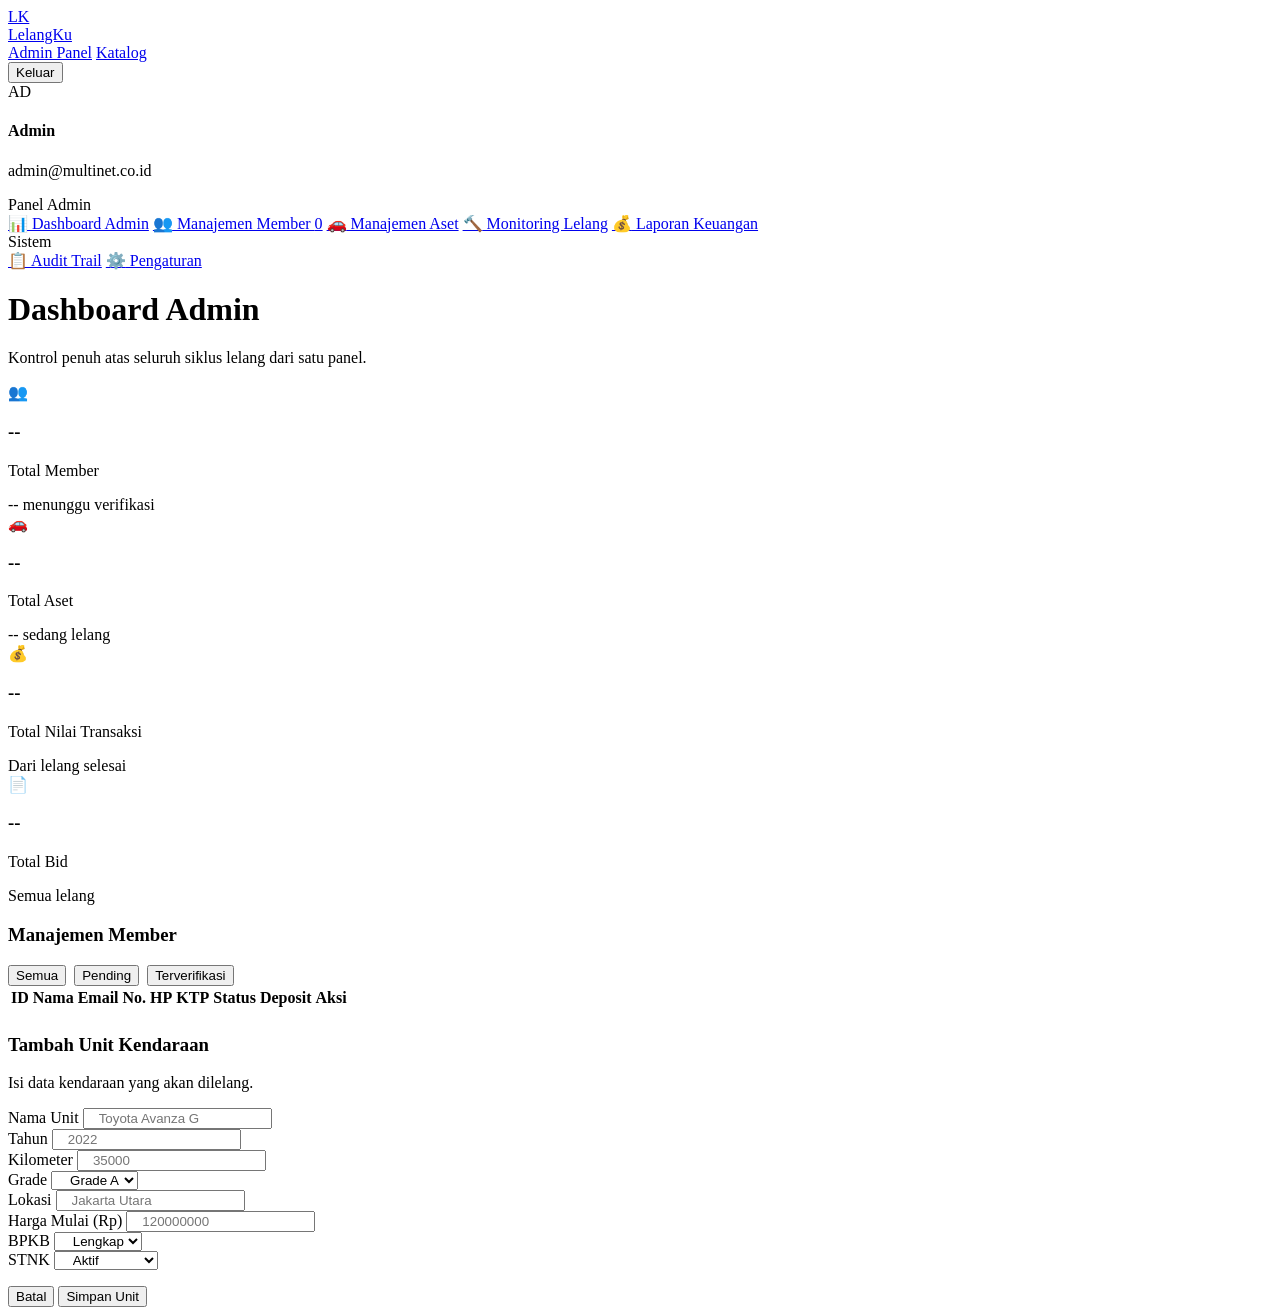
==== admin.html @ e138a0ef "Add files via upload" ====
<!DOCTYPE html>
<html lang="id">
<head>
  <meta charset="UTF-8">
  <meta name="viewport" content="width=device-width, initial-scale=1.0">
  <title>Admin Panel - LelangKu</title>
  <link rel="stylesheet" href="css/style.css">
</head>
<body>

<!-- NAVBAR -->
<nav class="navbar" id="navbar">
  <div class="container">
    <a href="index.html" class="navbar-brand">
      <div class="logo-icon">LK</div>
      LelangKu
    </a>
    <div class="navbar-nav">
      <a href="admin.html" class="active">Admin Panel</a>
      <a href="katalog.html">Katalog</a>
    </div>
    <div class="navbar-actions" id="navActions">
      <button onclick="logout()" class="btn btn-primary btn-sm">Keluar</button>
    </div>
  </div>
</nav>

<div class="dashboard-layout">
  <!-- SIDEBAR -->
  <aside class="sidebar">
    <div class="sidebar-profile">
      <div class="sidebar-avatar" id="userAvatar">AD</div>
      <div>
        <h4 id="userName">Admin</h4>
        <p id="userEmail">admin@multinet.co.id</p>
      </div>
    </div>
    <div class="sidebar-menu">
      <div class="menu-label">Panel Admin</div>
      <a href="admin.html" class="active"><span class="icon">📊</span> Dashboard Admin</a>
      <a href="#" onclick="showTab('members')"><span class="icon">👥</span> Manajemen Member <span class="badge" id="pendingCount">0</span></a>
      <a href="#" onclick="showTab('vehicles')"><span class="icon">🚗</span> Manajemen Aset</a>
      <a href="#" onclick="showTab('auctions')"><span class="icon">🔨</span> Monitoring Lelang</a>
      <a href="#" onclick="showTab('finance')"><span class="icon">💰</span> Laporan Keuangan</a>
      <div class="menu-label">Sistem</div>
      <a href="#"><span class="icon">📋</span> Audit Trail</a>
      <a href="#"><span class="icon">⚙️</span> Pengaturan</a>
    </div>
  </aside>

  <!-- MAIN -->
  <main class="main-content">
    <div class="page-header">
      <h1>Dashboard Admin</h1>
      <p>Kontrol penuh atas seluruh siklus lelang dari satu panel.</p>
    </div>

    <!-- STAT CARDS -->
    <div class="dash-stats">
      <div class="dash-stat-card">
        <div class="dash-stat-icon blue">👥</div>
        <div class="dash-stat-text">
          <h3 id="statMembers">--</h3>
          <p>Total Member</p>
          <div class="change" id="statPending">-- menunggu verifikasi</div>
        </div>
      </div>
      <div class="dash-stat-card">
        <div class="dash-stat-icon amber">🚗</div>
        <div class="dash-stat-text">
          <h3 id="statVehicles">--</h3>
          <p>Total Aset</p>
          <div class="change up" id="statLiveVehicles">-- sedang lelang</div>
        </div>
      </div>
      <div class="dash-stat-card">
        <div class="dash-stat-icon green">💰</div>
        <div class="dash-stat-text">
          <h3 id="statRevenue">--</h3>
          <p>Total Nilai Transaksi</p>
          <div class="change up">Dari lelang selesai</div>
        </div>
      </div>
      <div class="dash-stat-card">
        <div class="dash-stat-icon red">📄</div>
        <div class="dash-stat-text">
          <h3 id="statBids">--</h3>
          <p>Total Bid</p>
          <div class="change up">Semua lelang</div>
        </div>
      </div>
    </div>

    <!-- TAB: MEMBERS -->
    <div id="tabMembers" class="admin-tab">
      <div class="card" style="margin-bottom:24px;">
        <div class="card-header">
          <h3>Manajemen Member</h3>
          <div style="display:flex;gap:8px;">
            <button class="btn btn-sm btn-secondary" onclick="filterMembers('all')">Semua</button>
            <button class="btn btn-sm btn-accent" onclick="filterMembers('pending')">Pending</button>
            <button class="btn btn-sm btn-success" onclick="filterMembers('verified')">Terverifikasi</button>
          </div>
        </div>
        <div class="card-body">
          <div class="table-wrap">
            <table>
              <thead>
                <tr>
                  <th>ID</th>
                  <th>Nama</th>
                  <th>Email</th>
                  <th>No. HP</th>
                  <th>KTP</th>
                  <th>Status</th>
                  <th>Deposit</th>
                  <th>Aksi</th>
                </tr>
              </thead>
              <tbody id="membersTable"></tbody>
            </table>
          </div>
        </div>
      </div>
    </div>

    <!-- TAB: VEHICLES -->
    <div id="tabVehicles" class="admin-tab" style="display:none;">
      <div class="card">
        <div class="card-header">
          <h3>Manajemen Aset Kendaraan</h3>
          <button class="btn btn-sm btn-primary" onclick="showAddVehicleModal()">+ Tambah Unit</button>
        </div>
        <div class="card-body">
          <div class="table-wrap">
            <table>
              <thead>
                <tr>
                  <th>ID</th>
                  <th>Nama Unit</th>
                  <th>Tahun</th>
                  <th>Grade</th>
                  <th>Lokasi</th>
                  <th>Harga Mulai</th>
                  <th>Status</th>
                  <th>Bid</th>
                </tr>
              </thead>
              <tbody id="vehiclesTable"></tbody>
            </table>
          </div>
        </div>
      </div>
    </div>

    <!-- TAB: AUCTIONS -->
    <div id="tabAuctions" class="admin-tab" style="display:none;">
      <div class="card">
        <div class="card-header">
          <h3>Monitoring Lelang Aktif</h3>
        </div>
        <div class="card-body">
          <div class="table-wrap">
            <table>
              <thead>
                <tr>
                  <th>Unit</th>
                  <th>Harga Saat Ini</th>
                  <th>Jumlah Bid</th>
                  <th>Bidder Tertinggi</th>
                  <th>Sisa Waktu</th>
                  <th>Aksi</th>
                </tr>
              </thead>
              <tbody id="auctionsTable"></tbody>
            </table>
          </div>
        </div>
      </div>
    </div>

    <!-- TAB: FINANCE -->
    <div id="tabFinance" class="admin-tab" style="display:none;">
      <div class="admin-grid">
        <div class="card">
          <div class="card-header"><h3>Transaksi Sukses</h3></div>
          <div class="card-body">
            <div class="table-wrap">
              <table>
                <thead>
                  <tr><th>ID</th><th>Member</th><th>Unit</th><th>Nominal</th><th>Fee</th><th>Pajak</th></tr>
                </thead>
                <tbody id="financeTable"></tbody>
              </table>
            </div>
          </div>
        </div>
        <div class="card">
          <div class="card-header"><h3>Ringkasan Keuangan</h3></div>
          <div class="card-body">
            <div style="display:flex;flex-direction:column;gap:16px;">
              <div style="padding:16px;background:var(--gray-50);border-radius:var(--radius-sm);display:flex;justify-content:space-between;align-items:center;">
                <span style="font-size:.85rem;color:var(--gray);">Total Nilai Lelang</span>
                <strong style="font-size:1.1rem;" id="finTotal">--</strong>
              </div>
              <div style="padding:16px;background:var(--gray-50);border-radius:var(--radius-sm);display:flex;justify-content:space-between;align-items:center;">
                <span style="font-size:.85rem;color:var(--gray);">Total Fee Platform (5%)</span>
                <strong style="font-size:1.1rem;color:var(--success);" id="finFee">--</strong>
              </div>
              <div style="padding:16px;background:var(--gray-50);border-radius:var(--radius-sm);display:flex;justify-content:space-between;align-items:center;">
                <span style="font-size:.85rem;color:var(--gray);">Total Pajak (PPN 10%)</span>
                <strong style="font-size:1.1rem;color:var(--accent);" id="finTax">--</strong>
              </div>
              <div style="padding:16px;background:var(--primary-light);border-radius:var(--radius-sm);display:flex;justify-content:space-between;align-items:center;">
                <span style="font-size:.85rem;color:var(--primary);font-weight:600;">Total Pendapatan Bersih</span>
                <strong style="font-size:1.2rem;color:var(--primary);" id="finNet">--</strong>
              </div>
            </div>
          </div>
        </div>
      </div>
    </div>

  </main>
</div>

<!-- ADD VEHICLE MODAL -->
<div class="modal-overlay" id="addVehicleModal">
  <div class="modal" style="max-width:560px;">
    <h3>Tambah Unit Kendaraan</h3>
    <p>Isi data kendaraan yang akan dilelang.</p>
    <form id="addVehicleForm">
      <div class="form-row">
        <div class="form-group">
          <label>Nama Unit</label>
          <input type="text" class="form-control" id="newVName" placeholder="Toyota Avanza G" required style="padding-left:14px;">
        </div>
        <div class="form-group">
          <label>Tahun</label>
          <input type="number" class="form-control" id="newVYear" placeholder="2022" required style="padding-left:14px;">
        </div>
      </div>
      <div class="form-row">
        <div class="form-group">
          <label>Kilometer</label>
          <input type="number" class="form-control" id="newVKm" placeholder="35000" required style="padding-left:14px;">
        </div>
        <div class="form-group">
          <label>Grade</label>
          <select class="form-control" id="newVGrade" style="padding-left:14px;">
            <option value="A">Grade A</option>
            <option value="B">Grade B</option>
            <option value="C">Grade C</option>
          </select>
        </div>
      </div>
      <div class="form-row">
        <div class="form-group">
          <label>Lokasi</label>
          <input type="text" class="form-control" id="newVLoc" placeholder="Jakarta Utara" required style="padding-left:14px;">
        </div>
        <div class="form-group">
          <label>Harga Mulai (Rp)</label>
          <input type="number" class="form-control" id="newVPrice" placeholder="120000000" required style="padding-left:14px;">
        </div>
      </div>
      <div class="form-row">
        <div class="form-group">
          <label>BPKB</label>
          <select class="form-control" id="newVBpkb" style="padding-left:14px;">
            <option value="Lengkap">Lengkap</option>
            <option value="Proses">Proses</option>
          </select>
        </div>
        <div class="form-group">
          <label>STNK</label>
          <select class="form-control" id="newVStnk" style="padding-left:14px;">
            <option value="Aktif">Aktif</option>
            <option value="Kadaluarsa">Kadaluarsa</option>
          </select>
        </div>
      </div>
      <div class="modal-actions" style="margin-top:16px;">
        <button type="button" class="btn btn-ghost" onclick="document.getElementById('addVehicleModal').classList.remove('show')">Batal</button>
        <button type="submit" class="btn btn-primary">Simpan Unit</button>
      </div>
    </form>
  </div>
</div>

<script src="js/app.js"></script>
<script>
  const user = requireAdmin();
  if (!user) throw new Error('Not admin');

  // Sidebar
  document.getElementById('userAvatar').textContent = user.name.split(' ').map(n=>n[0]).join('').slice(0,2);
  document.getElementById('userName').textContent = user.name;
  document.getElementById('userEmail').textContent = user.email;

  const db = getDB();

  // Stats
  const members = db.users.filter(u => u.role === 'member');
  const pending = members.filter(m => m.status === 'pending');
  const liveV = db.vehicles.filter(v => v.status === 'live');
  const totalBids = db.vehicles.reduce((s, v) => s + v.bids.length, 0);
  const totalRevenue = db.transactions.filter(t => t.status === 'paid').reduce((s, t) => s + t.amount, 0);

  document.getElementById('statMembers').textContent = members.length;
  document.getElementById('statPending').textContent = `${pending.length} menunggu verifikasi`;
  document.getElementById('statPending').className = `change ${pending.length > 0 ? 'down' : 'up'}`;
  document.getElementById('statVehicles').textContent = db.vehicles.length;
  document.getElementById('statLiveVehicles').textContent = `${liveV.length} sedang lelang`;
  document.getElementById('statRevenue').textContent = formatRp(totalRevenue);
  document.getElementById('statBids').textContent = totalBids;
  document.getElementById('pendingCount').textContent = pending.length;

  // Tabs
  function showTab(tab) {
    document.querySelectorAll('.admin-tab').forEach(t => t.style.display = 'none');
    document.getElementById('tab' + tab.charAt(0).toUpperCase() + tab.slice(1)).style.display = 'block';
    return false;
  }
  window.showTab = showTab;

  // Members
  let memberFilter = 'all';
  function filterMembers(status) { memberFilter = status; renderMembers(); }
  window.filterMembers = filterMembers;

  function renderMembers() {
    const tbody = document.getElementById('membersTable');
    let list = members;
    if (memberFilter !== 'all') list = list.filter(m => m.status === memberFilter);

    tbody.innerHTML = list.map(m => `
      <tr>
        <td><strong>${m.id}</strong></td>
        <td>${m.name}</td>
        <td>${m.email}</td>
        <td>${m.phone || '-'}</td>
        <td>${m.ktp || '-'}</td>
        <td><span class="badge ${m.status === 'verified' ? 'badge-success' : 'badge-warning'}">${m.status === 'verified' ? 'Terverifikasi' : 'Pending'}</span></td>
        <td>${formatRp(m.deposit)}</td>
        <td>
          ${m.status === 'pending' ? `
            <button class="btn btn-sm btn-success" onclick="approveMember('${m.id}')">Setuju</button>
            <button class="btn btn-sm btn-danger" onclick="rejectMember('${m.id}')">Tolak</button>
          ` : '<span style="color:var(--gray-light);font-size:.8rem;">Aktif</span>'}
        </td>
      </tr>
    `).join('');
  }

  function approveMember(id) {
    const db = getDB();
    const u = db.users.find(u => u.id === id);
    if (u) { u.status = 'verified'; saveDB(db); showToast(`${u.name} berhasil diverifikasi!`, 'success'); location.reload(); }
  }
  function rejectMember(id) {
    const db = getDB();
    const idx = db.users.findIndex(u => u.id === id);
    if (idx >= 0) { db.users.splice(idx, 1); saveDB(db); showToast('Member ditolak.', 'warning'); location.reload(); }
  }
  window.approveMember = approveMember;
  window.rejectMember = rejectMember;

  // Vehicles
  function renderVehicles() {
    const tbody = document.getElementById('vehiclesTable');
    tbody.innerHTML = db.vehicles.map(v => `
      <tr>
        <td><strong>${v.id}</strong></td>
        <td>${v.img} ${v.name}</td>
        <td>${v.year}</td>
        <td><span class="badge ${v.grade === 'A' ? 'badge-success' : v.grade === 'B' ? 'badge-info' : 'badge-warning'}">${v.grade}</span></td>
        <td>${v.location}</td>
        <td>${formatRp(v.startPrice)}</td>
        <td><span class="badge ${v.status === 'live' ? 'badge-danger' : v.status === 'upcoming' ? 'badge-warning' : 'badge-gray'}">${v.status}</span></td>
        <td>${v.bids.length}</td>
      </tr>
    `).join('');
  }

  // Auctions
  function renderAuctions() {
    const tbody = document.getElementById('auctionsTable');
    const active = db.vehicles.filter(v => v.status === 'live');
    tbody.innerHTML = active.map(v => `
      <tr>
        <td><strong>${v.name}</strong></td>
        <td style="color:var(--primary);font-weight:700;">${formatRp(v.currentPrice)}</td>
        <td>${v.bids.length}</td>
        <td>${v.bids.length > 0 ? v.bids[0].bidder : '-'}</td>
        <td><span style="font-variant-numeric:tabular-nums;">${formatTimer(v.bidEnd - Date.now())}</span></td>
        <td>
          <a href="bidding.html?id=${v.id}" class="btn btn-sm btn-secondary">Lihat</a>
        </td>
      </tr>
    `).join('');
  }

  // Finance
  function renderFinance() {
    const paid = db.transactions.filter(t => t.status === 'paid');
    const tbody = document.getElementById('financeTable');
    tbody.innerHTML = paid.map(t => {
      const v = db.vehicles.find(v => v.id === t.vehicleId);
      const u = db.users.find(u => u.id === t.userId);
      return `<tr>
        <td>${t.id}</td>
        <td>${u ? u.name : '-'}</td>
        <td>${v ? v.name : '-'}</td>
        <td><strong>${formatRp(t.amount)}</strong></td>
        <td style="color:var(--success);">${formatRp(t.fee)}</td>
        <td style="color:var(--accent);">${formatRp(t.tax)}</td>
      </tr>`;
    }).join('');

    const totalVal = paid.reduce((s, t) => s + t.amount, 0);
    const totalFee = paid.reduce((s, t) => s + t.fee, 0);
    const totalTax = paid.reduce((s, t) => s + t.tax, 0);
    document.getElementById('finTotal').textContent = formatRp(totalVal);
    document.getElementById('finFee').textContent = formatRp(totalFee);
    document.getElementById('finTax').textContent = formatRp(totalTax);
    document.getElementById('finNet').textContent = formatRp(totalFee + totalTax);
  }

  function showAddVehicleModal() {
    document.getElementById('addVehicleModal').classList.add('show');
  }
  window.showAddVehicleModal = showAddVehicleModal;

  document.getElementById('addVehicleForm').addEventListener('submit', function(e) {
    e.preventDefault();
    const emojis = ['🚗','🚙','🚐','🚕','🏎️','🚌'];
    const newVehicle = {
      id: genId('V'),
      name: document.getElementById('newVName').value,
      year: parseInt(document.getElementById('newVYear').value),
      km: parseInt(document.getElementById('newVKm').value),
      grade: document.getElementById('newVGrade').value,
      bpkb: document.getElementById('newVBpkb').value,
      stnk: document.getElementById('newVStnk').value,
      location: document.getElementById('newVLoc').value,
      img: emojis[Math.floor(Math.random() * emojis.length)],
      startPrice: parseInt(document.getElementById('newVPrice').value),
      currentPrice: parseInt(document.getElementById('newVPrice').value),
      increment: 500000,
      status: 'upcoming',
      bidEnd: Date.now() + 86400000,
      bids: []
    };
    db.vehicles.push(newVehicle);
    saveDB(db);
    showToast('Unit kendaraan berhasil ditambahkan!', 'success');
    document.getElementById('addVehicleModal').classList.remove('show');
    renderVehicles();
  });

  renderMembers();
  renderVehicles();
  renderAuctions();
  renderFinance();
</script>
</body>
</html>
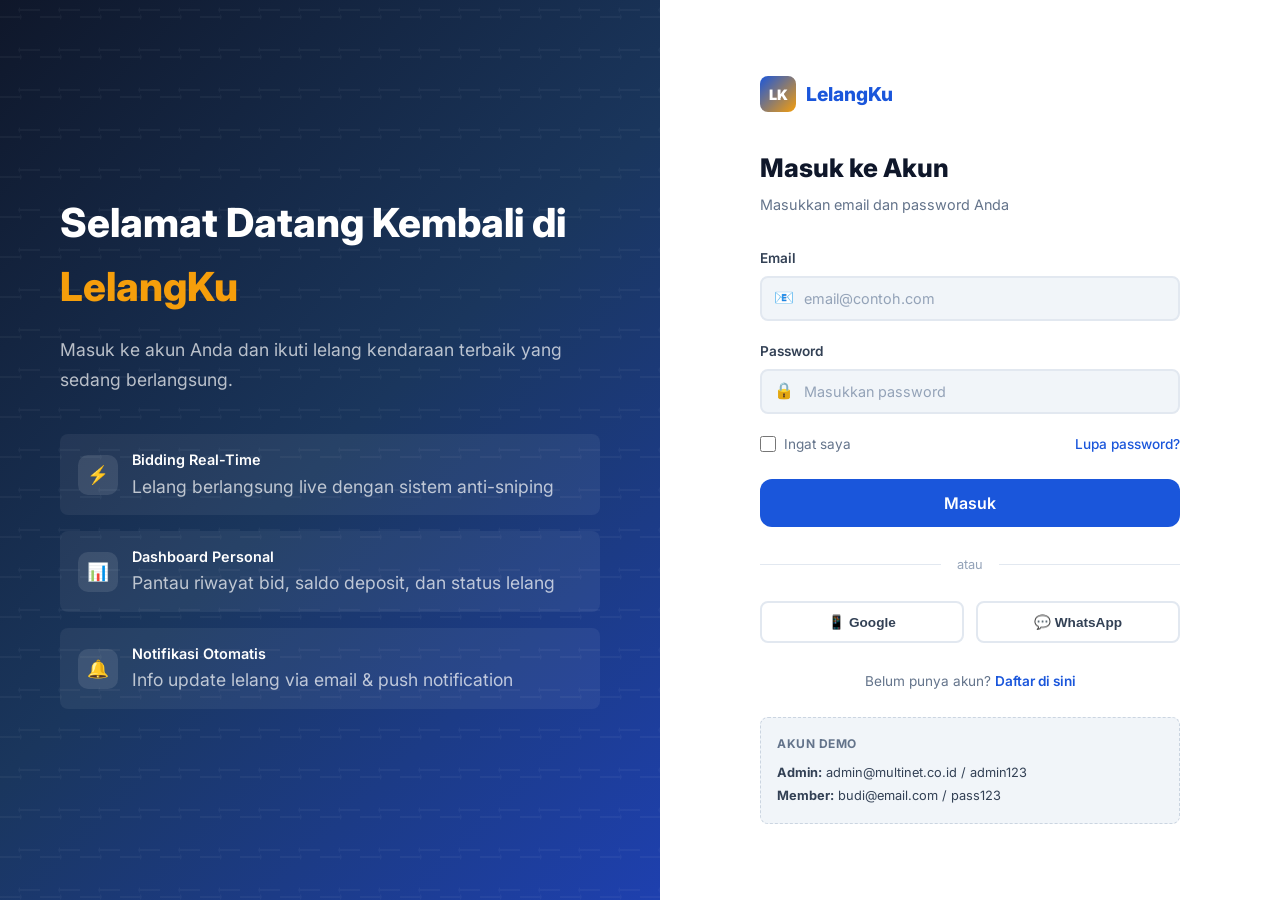
==== commit 2f474d8b: "Add files via upload" ====
--- a/admin.html
+++ b/admin.html
@@ -42,6 +42,7 @@
       <a href="#" onclick="showTab('vehicles')"><span class="icon">🚗</span> Manajemen Aset</a>
       <a href="#" onclick="showTab('auctions')"><span class="icon">🔨</span> Monitoring Lelang</a>
       <a href="#" onclick="showTab('finance')"><span class="icon">💰</span> Laporan Keuangan</a>
+      <a href="#" onclick="showTab('hero')"><span class="icon">🌐</span> Edit Landing Page</a>
       <div class="menu-label">Sistem</div>
       <a href="#"><span class="icon">📋</span> Audit Trail</a>
       <a href="#"><span class="icon">⚙️</span> Pengaturan</a>
@@ -214,6 +215,87 @@
               <div style="padding:16px;background:var(--primary-light);border-radius:var(--radius-sm);display:flex;justify-content:space-between;align-items:center;">
                 <span style="font-size:.85rem;color:var(--primary);font-weight:600;">Total Pendapatan Bersih</span>
                 <strong style="font-size:1.2rem;color:var(--primary);" id="finNet">--</strong>
+              </div>
+            </div>
+          </div>
+        </div>
+      </div>
+    </div>
+
+    <!-- TAB: HERO EDIT -->
+    <div id="tabHero" class="admin-tab" style="display:none;">
+      <div class="admin-grid">
+        <div class="card">
+          <div class="card-header"><h3>Edit Hero / Landing Page</h3></div>
+          <div class="card-body">
+            <form id="heroEditForm">
+              <div class="form-group">
+                <label>Teks Badge ( pojok kiri atas hero )</label>
+                <input type="text" class="form-control" id="heroEditBadge" style="padding-left:14px;" placeholder="Lelang Sedang Berlangsung">
+              </div>
+              <div class="form-group">
+                <label>Judul Hero ( gunakan &lt;span&gt; untuk warna accent )</label>
+                <input type="text" class="form-control" id="heroEditTitle" style="padding-left:14px;" placeholder="Platform Lelang <span>Kendaraan</span> Terpercaya">
+              </div>
+              <div class="form-group">
+                <label>Deskripsi Hero</label>
+                <textarea class="form-control" id="heroEditDesc" rows="3" style="padding-left:14px;" placeholder="Deskripsi tentang platform lelang..."></textarea>
+              </div>
+              <div class="form-group">
+                <label>Nama Perusahaan</label>
+                <input type="text" class="form-control" id="heroEditCompany" style="padding-left:14px;" placeholder="PT Multinet Perkasa">
+              </div>
+              <div class="form-row">
+                <div class="form-group">
+                  <label>Jumlah Lelang Live</label>
+                  <input type="text" class="form-control" id="heroEditLive" style="padding-left:14px;" placeholder="4">
+                </div>
+                <div class="form-group">
+                  <label>Jumlah Member</label>
+                  <input type="text" class="form-control" id="heroEditMember" style="padding-left:14px;" placeholder="1,248">
+                </div>
+              </div>
+              <div class="form-row">
+                <div class="form-group">
+                  <label>Total Transaksi</label>
+                  <input type="text" class="form-control" id="heroEditValue" style="padding-left:14px;" placeholder="47jt">
+                </div>
+                <div class="form-group">
+                  <label>Label Progress</label>
+                  <input type="text" class="form-control" id="heroEditTrans" style="padding-left:14px;" placeholder="23 Terjual">
+                </div>
+              </div>
+              <div class="form-group">
+                <label>Progress Bar ( % )</label>
+                <input type="number" class="form-control" id="heroEditProgress" style="padding-left:14px;" min="0" max="100" placeholder="75">
+              </div>
+              <button type="submit" class="btn btn-primary btn-block">Simpan Perubahan</button>
+            </form>
+          </div>
+        </div>
+        <div class="card">
+          <div class="card-header"><h3>Preview</h3></div>
+          <div class="card-body">
+            <div style="background:linear-gradient(135deg,#0f172a,#1a365d);border-radius:var(--radius);padding:24px;color:white;">
+              <div style="font-size:.7rem;background:rgba(255,255,255,.1);display:inline-block;padding:4px 12px;border-radius:50px;margin-bottom:12px;" id="previewBadge">Badge</div>
+              <h2 style="font-size:1.4rem;font-weight:800;margin-bottom:8px;" id="previewTitle">Judul Hero</h2>
+              <p style="font-size:.85rem;color:rgba(255,255,255,.7);margin-bottom:16px;" id="previewDesc">Deskripsi hero akan muncul di sini.</p>
+              <div style="display:grid;grid-template-columns:1fr 1fr 1fr;gap:8px;margin-bottom:12px;">
+                <div style="background:rgba(255,255,255,.06);padding:10px;border-radius:8px;text-align:center;">
+                  <div style="font-weight:800;color:var(--accent);font-size:1.1rem;" id="previewLive">0</div>
+                  <div style="font-size:.6rem;color:rgba(255,255,255,.5);">LIVE</div>
+                </div>
+                <div style="background:rgba(255,255,255,.06);padding:10px;border-radius:8px;text-align:center;">
+                  <div style="font-weight:800;color:var(--accent);font-size:1.1rem;" id="previewMember">0</div>
+                  <div style="font-size:.6rem;color:rgba(255,255,255,.5);">MEMBER</div>
+                </div>
+                <div style="background:rgba(255,255,255,.06);padding:10px;border-radius:8px;text-align:center;">
+                  <div style="font-weight:800;color:var(--accent);font-size:1.1rem;" id="previewValue">0</div>
+                  <div style="font-size:.6rem;color:rgba(255,255,255,.5);">TOTAL</div>
+                </div>
+              </div>
+              <div style="background:rgba(255,255,255,.1);border-radius:50px;height:6px;overflow:hidden;">
+                <div style="background:var(--accent);height:100%;width:50%;border-radius:50px;" id="previewProgress"></div>
               </div>
             </div>
           </div>
@@ -463,6 +545,49 @@
   renderVehicles();
   renderAuctions();
   renderFinance();
+
+  // Hero Edit
+  const hero = getHeroContent();
+  document.getElementById('heroEditBadge').value = hero.badge;
+  document.getElementById('heroEditTitle').value = hero.title;
+  document.getElementById('heroEditDesc').value = hero.description;
+  document.getElementById('heroEditCompany').value = hero.companyName;
+  document.getElementById('heroEditLive').value = hero.liveCount;
+  document.getElementById('heroEditMember').value = hero.memberCount;
+  document.getElementById('heroEditValue').value = hero.totalValue;
+  document.getElementById('heroEditTrans').value = hero.transCount;
+  document.getElementById('heroEditProgress').value = hero.progressPercent;
+
+  function updatePreview() {
+    document.getElementById('previewBadge').textContent = document.getElementById('heroEditBadge').value;
+    document.getElementById('previewTitle').innerHTML = document.getElementById('heroEditTitle').value;
+    document.getElementById('previewDesc').textContent = document.getElementById('heroEditDesc').value;
+    document.getElementById('previewLive').textContent = document.getElementById('heroEditLive').value;
+    document.getElementById('previewMember').textContent = document.getElementById('heroEditMember').value;
+    document.getElementById('previewValue').textContent = document.getElementById('heroEditValue').value;
+    document.getElementById('previewProgress').style.width = document.getElementById('heroEditProgress').value + '%';
+  }
+
+  ['heroEditBadge','heroEditTitle','heroEditDesc','heroEditCompany','heroEditLive','heroEditMember','heroEditValue','heroEditTrans','heroEditProgress'].forEach(id => {
+    document.getElementById(id).addEventListener('input', updatePreview);
+  });
+
+  document.getElementById('heroEditForm').addEventListener('submit', function(e) {
+    e.preventDefault();
+    const updatedHero = {
+      badge: document.getElementById('heroEditBadge').value,
+      title: document.getElementById('heroEditTitle').value,
+      description: document.getElementById('heroEditDesc').value,
+      companyName: document.getElementById('heroEditCompany').value,
+      liveCount: document.getElementById('heroEditLive').value,
+      memberCount: document.getElementById('heroEditMember').value,
+      totalValue: document.getElementById('heroEditValue').value,
+      transCount: document.getElementById('heroEditTrans').value,
+      progressPercent: parseInt(document.getElementById('heroEditProgress').value) || 0
+    };
+    saveHeroContent(updatedHero);
+    showToast('Konten landing page berhasil disimpan!', 'success');
+  });
 </script>
 </body>
 </html>
--- a/css/style.css
+++ b/css/style.css
@@ -0,0 +1,682 @@
+@import url('https://fonts.googleapis.com/css2?family=Inter:wght@300;400;500;600;700;800;900&display=swap');
+
+:root {
+  --primary: #1a56db;
+  --primary-dark: #1240a8;
+  --primary-light: #e8eefb;
+  --accent: #f59e0b;
+  --accent-dark: #d97706;
+  --success: #10b981;
+  --danger: #ef4444;
+  --warning: #f59e0b;
+  --dark: #0f172a;
+  --dark-700: #1e293b;
+  --dark-600: #334155;
+  --dark-500: #475569;
+  --gray: #64748b;
+  --gray-light: #94a3b8;
+  --gray-lighter: #cbd5e1;
+  --gray-100: #e2e8f0;
+  --gray-50: #f1f5f9;
+  --white: #ffffff;
+  --radius: 12px;
+  --radius-sm: 8px;
+  --radius-lg: 16px;
+  --shadow: 0 1px 3px rgba(0,0,0,.08), 0 4px 12px rgba(0,0,0,.04);
+  --shadow-md: 0 4px 16px rgba(0,0,0,.1);
+  --shadow-lg: 0 8px 32px rgba(0,0,0,.12);
+  --shadow-xl: 0 12px 48px rgba(0,0,0,.16);
+  --transition: all .25s cubic-bezier(.4,0,.2,1);
+}
+
+* { margin:0; padding:0; box-sizing:border-box; }
+
+html { scroll-behavior: smooth; }
+
+body {
+  font-family: 'Inter', -apple-system, BlinkMacSystemFont, sans-serif;
+  color: var(--dark);
+  background: var(--gray-50);
+  line-height: 1.6;
+  -webkit-font-smoothing: antialiased;
+}
+
+a { text-decoration: none; color: inherit; }
+img { max-width: 100%; display: block; }
+ul { list-style: none; }
+
+/* ===== HEADER / NAVBAR ===== */
+.navbar {
+  position: fixed; top: 0; left: 0; right: 0; z-index: 1000;
+  background: rgba(255,255,255,.92);
+  backdrop-filter: blur(20px);
+  -webkit-backdrop-filter: blur(20px);
+  border-bottom: 1px solid var(--gray-100);
+  transition: var(--transition);
+}
+.navbar.scrolled {
+  box-shadow: var(--shadow-md);
+}
+.navbar .container {
+  max-width: 1200px; margin: 0 auto;
+  padding: 0 24px;
+  display: flex; align-items: center; justify-content: space-between;
+  height: 70px;
+}
+.navbar-brand {
+  display: flex; align-items: center; gap: 10px;
+  font-weight: 800; font-size: 1.25rem; color: var(--primary);
+}
+.navbar-brand .logo-icon {
+  width: 40px; height: 40px; border-radius: 10px;
+  background: linear-gradient(135deg, var(--primary), var(--accent));
+  display: flex; align-items: center; justify-content: center;
+  color: white; font-size: 1.1rem; font-weight: 900;
+}
+.navbar-nav {
+  display: flex; align-items: center; gap: 8px;
+}
+.navbar-nav a {
+  padding: 8px 16px; border-radius: var(--radius-sm);
+  font-weight: 500; font-size: .9rem; color: var(--dark-600);
+  transition: var(--transition);
+}
+.navbar-nav a:hover { background: var(--primary-light); color: var(--primary); }
+.navbar-nav a.active { background: var(--primary); color: white; }
+.navbar-actions { display: flex; align-items: center; gap: 10px; }
+
+.btn {
+  display: inline-flex; align-items: center; justify-content: center; gap: 8px;
+  padding: 10px 22px; border-radius: var(--radius-sm);
+  font-family: inherit; font-weight: 600; font-size: .9rem;
+  border: none; cursor: pointer; transition: var(--transition);
+  white-space: nowrap;
+}
+.btn-primary { background: var(--primary); color: white; }
+.btn-primary:hover { background: var(--primary-dark); transform: translateY(-1px); box-shadow: var(--shadow-md); }
+.btn-secondary { background: var(--white); color: var(--primary); border: 2px solid var(--primary); }
+.btn-secondary:hover { background: var(--primary-light); }
+.btn-accent { background: var(--accent); color: var(--white); }
+.btn-accent:hover { background: var(--accent-dark); transform: translateY(-1px); }
+.btn-success { background: var(--success); color: white; }
+.btn-danger { background: var(--danger); color: white; }
+.btn-ghost { background: transparent; color: var(--gray); }
+.btn-ghost:hover { background: var(--gray-50); color: var(--dark); }
+.btn-lg { padding: 14px 32px; font-size: 1rem; border-radius: var(--radius); }
+.btn-sm { padding: 6px 14px; font-size: .8rem; }
+.btn-block { width: 100%; }
+
+/* ===== HERO ===== */
+.hero {
+  position: relative; overflow: hidden;
+  min-height: 100vh;
+  display: flex; align-items: center;
+  background: linear-gradient(135deg, #0f172a 0%, #1a365d 50%, #1e40af 100%);
+  padding-top: 70px;
+}
+.hero::before {
+  content: ''; position: absolute; inset: 0;
+  background: url("data:image/svg+xml,%3Csvg width='60' height='60' viewBox='0 0 60 60' xmlns='http://www.w3.org/2000/svg'%3E%3Cg fill='none' fill-rule='evenodd'%3E%3Cg fill='%23ffffff' fill-opacity='0.03'%3E%3Cpath d='M36 34v-4h-2v4h-4v2h4v4h2v-4h4v-2h-4zm0-30V0h-2v4h-4v2h4v4h2V6h4V4h-4zM6 34v-4H4v4H0v2h4v4h2v-4h4v-2H6zM6 4V0H4v4H0v2h4v4h2V6h4V4H6z'/%3E%3C/g%3E%3C/g%3E%3C/svg%3E");
+}
+.hero .container {
+  max-width: 1200px; margin: 0 auto; padding: 0 24px;
+  position: relative; z-index: 1;
+  display: grid; grid-template-columns: 1fr 1fr; gap: 60px; align-items: center;
+}
+.hero-content { color: white; }
+.hero-badge {
+  display: inline-flex; align-items: center; gap: 8px;
+  background: rgba(255,255,255,.1); border: 1px solid rgba(255,255,255,.15);
+  padding: 6px 16px; border-radius: 50px;
+  font-size: .8rem; font-weight: 500; color: var(--accent);
+  margin-bottom: 24px;
+}
+.hero-badge .dot { width: 8px; height: 8px; border-radius: 50%; background: var(--accent); animation: pulse 2s infinite; }
+@keyframes pulse { 0%,100% { opacity: 1; } 50% { opacity: .4; } }
+.hero h1 {
+  font-size: 3.5rem; font-weight: 900; line-height: 1.1;
+  margin-bottom: 20px;
+}
+.hero h1 span { color: var(--accent); }
+.hero p { font-size: 1.15rem; color: rgba(255,255,255,.75); margin-bottom: 36px; line-height: 1.7; }
+.hero-buttons { display: flex; gap: 14px; flex-wrap: wrap; }
+.hero-visual {
+  position: relative; display: flex; justify-content: center;
+}
+.hero-card {
+  background: rgba(255,255,255,.08); backdrop-filter: blur(20px);
+  border: 1px solid rgba(255,255,255,.12); border-radius: var(--radius-lg);
+  padding: 32px; width: 100%; max-width: 420px;
+}
+.hero-card-header { display: flex; align-items: center; gap: 12px; margin-bottom: 24px; }
+.hero-card-avatar {
+  width: 48px; height: 48px; border-radius: 50%;
+  background: linear-gradient(135deg, var(--accent), #f97316);
+  display: flex; align-items: center; justify-content: center;
+  color: white; font-weight: 700; font-size: 1.1rem;
+}
+.hero-card-info h4 { color: white; font-weight: 600; }
+.hero-card-info p { color: rgba(255,255,255,.5); font-size: .8rem; margin: 0; }
+.hero-stat-row { display: flex; gap: 12px; margin-bottom: 16px; }
+.hero-stat {
+  flex: 1; background: rgba(255,255,255,.06); border-radius: var(--radius-sm);
+  padding: 16px; text-align: center;
+}
+.hero-stat .num { font-size: 1.5rem; font-weight: 800; color: var(--accent); display: block; }
+.hero-stat .label { font-size: .7rem; color: rgba(255,255,255,.5); text-transform: uppercase; letter-spacing: .5px; }
+.hero-progress { margin-top: 16px; }
+.hero-progress .progress-label { display: flex; justify-content: space-between; color: rgba(255,255,255,.6); font-size: .8rem; margin-bottom: 8px; }
+.hero-progress .progress-bar { height: 8px; background: rgba(255,255,255,.1); border-radius: 50px; overflow: hidden; }
+.hero-progress .progress-fill { height: 100%; background: linear-gradient(90deg, var(--accent), #f97316); border-radius: 50px; width: 68%; animation: progressAnim 2s ease-out; }
+@keyframes progressAnim { from { width: 0; } }
+
+/* ===== SECTIONS ===== */
+.section {
+  padding: 80px 0;
+}
+.section-header {
+  text-align: center; margin-bottom: 56px;
+}
+.section-header .tag {
+  display: inline-block;
+  background: var(--primary-light); color: var(--primary);
+  padding: 4px 14px; border-radius: 50px;
+  font-size: .75rem; font-weight: 600; text-transform: uppercase;
+  letter-spacing: .5px; margin-bottom: 12px;
+}
+.section-header h2 {
+  font-size: 2.2rem; font-weight: 800; color: var(--dark);
+}
+.section-header p {
+  color: var(--gray); font-size: 1.05rem; margin-top: 12px; max-width: 600px; margin-left: auto; margin-right: auto;
+}
+.container { max-width: 1200px; margin: 0 auto; padding: 0 24px; }
+
+/* ===== STATS BAR ===== */
+.stats-bar {
+  background: var(--white);
+  border-bottom: 1px solid var(--gray-100);
+  padding: 20px 0;
+}
+.stats-bar .container {
+  display: flex; align-items: center; justify-content: center; gap: 48px; flex-wrap: wrap;
+}
+.stat-item { display: flex; align-items: center; gap: 12px; }
+.stat-icon {
+  width: 44px; height: 44px; border-radius: 10px;
+  display: flex; align-items: center; justify-content: center;
+  font-size: 1.2rem;
+}
+.stat-icon.blue { background: #dbeafe; color: var(--primary); }
+.stat-icon.amber { background: #fef3c7; color: var(--accent); }
+.stat-icon.green { background: #d1fae5; color: var(--success); }
+.stat-icon.red { background: #fee2e2; color: var(--danger); }
+.stat-text .num { font-size: 1.3rem; font-weight: 800; color: var(--dark); display: block; line-height: 1.2; }
+.stat-text .label { font-size: .75rem; color: var(--gray); }
+
+/* ===== FEATURES GRID ===== */
+.features-grid {
+  display: grid; grid-template-columns: repeat(3, 1fr); gap: 24px;
+}
+.feature-card {
+  background: var(--white); border-radius: var(--radius);
+  padding: 32px; border: 1px solid var(--gray-100);
+  transition: var(--transition);
+}
+.feature-card:hover { transform: translateY(-4px); box-shadow: var(--shadow-lg); border-color: var(--primary-light); }
+.feature-icon {
+  width: 56px; height: 56px; border-radius: 14px;
+  display: flex; align-items: center; justify-content: center;
+  font-size: 1.5rem; margin-bottom: 20px;
+}
+.feature-icon.blue { background: linear-gradient(135deg, #dbeafe, #bfdbfe); color: var(--primary); }
+.feature-icon.amber { background: linear-gradient(135deg, #fef3c7, #fde68a); color: var(--accent); }
+.feature-icon.green { background: linear-gradient(135deg, #d1fae5, #a7f3d0); color: var(--success); }
+.feature-icon.red { background: linear-gradient(135deg, #fee2e2, #fecaca); color: var(--danger); }
+.feature-icon.purple { background: linear-gradient(135deg, #ede9fe, #ddd6fe); color: #7c3aed; }
+.feature-icon.teal { background: linear-gradient(135deg, #ccfbf1, #99f6e4); color: #0d9488; }
+.feature-icon.indigo { background: linear-gradient(135deg, #e0e7ff, #c7d2fe); color: #4f46e5; }
+.feature-card h3 { font-size: 1.1rem; font-weight: 700; margin-bottom: 8px; }
+.feature-card p { font-size: .9rem; color: var(--gray); line-height: 1.6; }
+
+/* ===== HOW IT WORKS ===== */
+.steps-grid {
+  display: grid; grid-template-columns: repeat(6, 1fr); gap: 16px;
+  position: relative;
+}
+.steps-grid::before {
+  content: ''; position: absolute; top: 36px; left: 8%; right: 8%;
+  height: 3px; background: var(--gray-100);
+}
+.step-item {
+  text-align: center; position: relative; z-index: 1;
+}
+.step-num {
+  width: 56px; height: 56px; border-radius: 50%;
+  background: var(--white); border: 3px solid var(--gray-100);
+  display: flex; align-items: center; justify-content: center;
+  font-size: 1.1rem; font-weight: 800; color: var(--gray);
+  margin: 0 auto 16px; transition: var(--transition);
+}
+.step-item:hover .step-num { border-color: var(--primary); color: var(--primary); background: var(--primary-light); }
+.step-item h4 { font-size: .85rem; font-weight: 600; color: var(--dark); margin-bottom: 4px; }
+.step-item p { font-size: .75rem; color: var(--gray); }
+
+/* ===== FORM PAGES ===== */
+.auth-page {
+  min-height: 100vh; display: flex;
+}
+.auth-left {
+  flex: 1; background: linear-gradient(135deg, #0f172a, #1a365d, #1e40af);
+  display: flex; flex-direction: column; justify-content: center;
+  padding: 60px; position: relative; overflow: hidden;
+}
+.auth-left::before {
+  content: ''; position: absolute; inset: 0;
+  background: url("data:image/svg+xml,%3Csvg width='40' height='40' viewBox='0 0 40 40' xmlns='http://www.w3.org/2000/svg'%3E%3Cg fill='%23ffffff' fill-opacity='0.04'%3E%3Cpath d='M20 20.5V18H0v-2h20v-2l2 3-2 3zm0-7V11h20V9H20V7l-2 3 2 3z'/%3E%3C/g%3E%3C/svg%3E");
+}
+.auth-left .content { position: relative; z-index: 1; color: white; }
+.auth-left .content h2 { font-size: 2.5rem; font-weight: 800; margin-bottom: 16px; }
+.auth-left .content p { font-size: 1.1rem; color: rgba(255,255,255,.7); line-height: 1.7; }
+.auth-left .content h2 span { color: var(--accent); }
+.auth-features { margin-top: 40px; display: flex; flex-direction: column; gap: 16px; }
+.auth-feature {
+  display: flex; align-items: center; gap: 14px;
+  background: rgba(255,255,255,.06); border-radius: var(--radius-sm);
+  padding: 14px 18px;
+}
+.auth-feature-icon {
+  width: 40px; height: 40px; border-radius: 10px;
+  background: rgba(255,255,255,.1);
+  display: flex; align-items: center; justify-content: center;
+  font-size: 1.1rem; flex-shrink: 0;
+}
+.auth-feature h4 { font-weight: 600; font-size: .9rem; }
+.auth-feature p { font-size: .75rem; color: rgba(255,255,255,.5); margin: 0; }
+
+.auth-right {
+  flex: 1; display: flex; align-items: center; justify-content: center;
+  padding: 40px; background: var(--white);
+}
+.auth-form-container {
+  width: 100%; max-width: 420px;
+}
+.auth-form-container .brand {
+  display: flex; align-items: center; gap: 10px;
+  font-weight: 800; font-size: 1.2rem; color: var(--primary);
+  margin-bottom: 36px;
+}
+.auth-form-container .brand .logo-icon {
+  width: 36px; height: 36px; border-radius: 8px;
+  background: linear-gradient(135deg, var(--primary), var(--accent));
+  display: flex; align-items: center; justify-content: center;
+  color: white; font-size: .9rem; font-weight: 900;
+}
+.auth-form-container h2 { font-size: 1.6rem; font-weight: 800; margin-bottom: 4px; }
+.auth-form-container .subtitle { color: var(--gray); font-size: .9rem; margin-bottom: 32px; }
+
+.form-group { margin-bottom: 20px; }
+.form-group label {
+  display: block; font-weight: 600; font-size: .85rem;
+  color: var(--dark-600); margin-bottom: 6px;
+}
+.form-group .input-wrap {
+  position: relative;
+}
+.form-group .input-wrap .icon {
+  position: absolute; left: 14px; top: 50%; transform: translateY(-50%);
+  color: var(--gray-light); font-size: 1rem;
+}
+.form-control {
+  width: 100%; padding: 12px 14px 12px 42px;
+  border: 2px solid var(--gray-100); border-radius: var(--radius-sm);
+  font-family: inherit; font-size: .9rem; color: var(--dark);
+  background: var(--gray-50); transition: var(--transition);
+}
+.form-control:focus { outline: none; border-color: var(--primary); background: var(--white); box-shadow: 0 0 0 4px rgba(26,86,219,.1); }
+.form-control::placeholder { color: var(--gray-light); }
+.form-row { display: grid; grid-template-columns: 1fr 1fr; gap: 16px; }
+.form-check {
+  display: flex; align-items: center; gap: 8px;
+  font-size: .85rem; color: var(--gray);
+}
+.form-check input[type="checkbox"] {
+  width: 16px; height: 16px; accent-color: var(--primary);
+}
+.form-links { display: flex; justify-content: space-between; margin-top: 8px; }
+.form-links a { font-size: .85rem; color: var(--primary); font-weight: 500; }
+.form-links a:hover { text-decoration: underline; }
+.divider { text-align: center; margin: 24px 0; position: relative; }
+.divider::before {
+  content: ''; position: absolute; left: 0; right: 0; top: 50%;
+  height: 1px; background: var(--gray-100);
+}
+.divider span {
+  position: relative; background: var(--white); padding: 0 16px;
+  font-size: .8rem; color: var(--gray-light);
+}
+.social-btns { display: flex; gap: 12px; }
+.social-btn {
+  flex: 1; display: flex; align-items: center; justify-content: center; gap: 8px;
+  padding: 11px; border: 2px solid var(--gray-100); border-radius: var(--radius-sm);
+  font-size: .85rem; font-weight: 600; color: var(--dark-600);
+  background: var(--white); cursor: pointer; transition: var(--transition);
+}
+.social-btn:hover { border-color: var(--primary); background: var(--primary-light); }
+.auth-footer { text-align: center; margin-top: 28px; font-size: .85rem; color: var(--gray); }
+.auth-footer a { color: var(--primary); font-weight: 600; }
+
+/* ===== DASHBOARD LAYOUT ===== */
+.dashboard-layout {
+  display: grid; grid-template-columns: 260px 1fr; min-height: 100vh;
+  padding-top: 70px;
+}
+.sidebar {
+  background: var(--white); border-right: 1px solid var(--gray-100);
+  padding: 24px 0; position: sticky; top: 70px; height: calc(100vh - 70px);
+  overflow-y: auto;
+}
+.sidebar-profile {
+  padding: 0 20px; margin-bottom: 24px;
+  display: flex; align-items: center; gap: 12px;
+}
+.sidebar-avatar {
+  width: 42px; height: 42px; border-radius: 50%;
+  background: linear-gradient(135deg, var(--primary), var(--accent));
+  display: flex; align-items: center; justify-content: center;
+  color: white; font-weight: 700; font-size: .9rem;
+}
+.sidebar-profile h4 { font-size: .9rem; font-weight: 600; }
+.sidebar-profile p { font-size: .7rem; color: var(--gray); }
+.sidebar-menu { padding: 0 12px; }
+.sidebar-menu .menu-label {
+  font-size: .65rem; font-weight: 700; text-transform: uppercase;
+  letter-spacing: 1px; color: var(--gray-light); padding: 0 12px; margin: 20px 0 8px;
+}
+.sidebar-menu a {
+  display: flex; align-items: center; gap: 12px;
+  padding: 10px 14px; border-radius: var(--radius-sm);
+  font-size: .85rem; font-weight: 500; color: var(--dark-600);
+  transition: var(--transition);
+}
+.sidebar-menu a:hover { background: var(--gray-50); color: var(--dark); }
+.sidebar-menu a.active { background: var(--primary-light); color: var(--primary); font-weight: 600; }
+.sidebar-menu a .icon { width: 20px; text-align: center; font-size: 1rem; }
+.sidebar-menu a .badge {
+  margin-left: auto; background: var(--danger); color: white;
+  font-size: .65rem; font-weight: 700; padding: 2px 7px; border-radius: 50px;
+}
+
+.main-content { padding: 32px; background: var(--gray-50); overflow-y: auto; }
+.page-header { margin-bottom: 32px; }
+.page-header h1 { font-size: 1.6rem; font-weight: 800; }
+.page-header p { color: var(--gray); font-size: .9rem; margin-top: 4px; }
+
+/* ===== DASHBOARD CARDS ===== */
+.dash-stats {
+  display: grid; grid-template-columns: repeat(4, 1fr); gap: 20px;
+  margin-bottom: 32px;
+}
+.dash-stat-card {
+  background: var(--white); border-radius: var(--radius);
+  padding: 24px; border: 1px solid var(--gray-100);
+  display: flex; align-items: flex-start; gap: 16px;
+}
+.dash-stat-icon {
+  width: 48px; height: 48px; border-radius: 12px;
+  display: flex; align-items: center; justify-content: center;
+  font-size: 1.3rem; flex-shrink: 0;
+}
+.dash-stat-icon.blue { background: var(--primary-light); color: var(--primary); }
+.dash-stat-icon.amber { background: #fef3c7; color: var(--accent); }
+.dash-stat-icon.green { background: #d1fae5; color: var(--success); }
+.dash-stat-icon.red { background: #fee2e2; color: var(--danger); }
+.dash-stat-text h3 { font-size: 1.6rem; font-weight: 800; line-height: 1.2; }
+.dash-stat-text p { font-size: .8rem; color: var(--gray); margin-top: 2px; }
+.dash-stat-text .change { font-size: .75rem; font-weight: 600; margin-top: 4px; }
+.dash-stat-text .change.up { color: var(--success); }
+.dash-stat-text .change.down { color: var(--danger); }
+
+/* ===== TABLES ===== */
+.card { background: var(--white); border-radius: var(--radius); border: 1px solid var(--gray-100); }
+.card-header {
+  padding: 20px 24px; border-bottom: 1px solid var(--gray-100);
+  display: flex; align-items: center; justify-content: space-between;
+}
+.card-header h3 { font-size: 1rem; font-weight: 700; }
+.card-body { padding: 24px; }
+.table-wrap { overflow-x: auto; }
+table { width: 100%; border-collapse: collapse; }
+th, td {
+  padding: 12px 16px; text-align: left;
+  font-size: .85rem; border-bottom: 1px solid var(--gray-100);
+}
+th { font-weight: 600; color: var(--gray); font-size: .75rem; text-transform: uppercase; letter-spacing: .5px; }
+td { color: var(--dark-600); }
+tr:last-child td { border-bottom: none; }
+tr:hover td { background: var(--gray-50); }
+
+.badge {
+  display: inline-block; padding: 3px 10px; border-radius: 50px;
+  font-size: .7rem; font-weight: 700;
+}
+.badge-success { background: #d1fae5; color: #065f46; }
+.badge-warning { background: #fef3c7; color: #92400e; }
+.badge-danger { background: #fee2e2; color: #991b1b; }
+.badge-info { background: #dbeafe; color: #1e40af; }
+.badge-gray { background: var(--gray-100); color: var(--dark-600); }
+
+/* ===== KATALOG ===== */
+.katalog-filters {
+  display: flex; gap: 12px; margin-bottom: 24px; flex-wrap: wrap;
+  align-items: center;
+}
+.filter-group {
+  display: flex; align-items: center; gap: 8px;
+}
+.filter-group select, .filter-group input {
+  padding: 9px 14px; border: 2px solid var(--gray-100);
+  border-radius: var(--radius-sm); font-family: inherit;
+  font-size: .85rem; background: var(--white); color: var(--dark);
+}
+.filter-group select:focus, .filter-group input:focus {
+  outline: none; border-color: var(--primary);
+}
+.katalog-grid {
+  display: grid; grid-template-columns: repeat(3, 1fr); gap: 24px;
+}
+.katalog-card {
+  background: var(--white); border-radius: var(--radius);
+  overflow: hidden; border: 1px solid var(--gray-100);
+  transition: var(--transition);
+}
+.katalog-card:hover { transform: translateY(-4px); box-shadow: var(--shadow-lg); }
+.katalog-card-img {
+  position: relative; height: 200px;
+  background: linear-gradient(135deg, var(--gray-100), var(--gray-50));
+  display: flex; align-items: center; justify-content: center;
+  overflow: hidden;
+}
+.katalog-card-img .placeholder-car {
+  font-size: 4rem; color: var(--gray-lighter);
+}
+.katalog-card-img .grade-badge {
+  position: absolute; top: 12px; left: 12px;
+  padding: 4px 12px; border-radius: 50px;
+  font-size: .7rem; font-weight: 700; color: white;
+}
+.grade-a { background: var(--success); }
+.grade-b { background: var(--primary); }
+.grade-c { background: var(--accent); }
+.katalog-card-img .timer-badge {
+  position: absolute; top: 12px; right: 12px;
+  background: rgba(0,0,0,.7); color: white;
+  padding: 4px 10px; border-radius: 50px;
+  font-size: .7rem; font-weight: 600;
+  display: flex; align-items: center; gap: 4px;
+}
+.katalog-card-body { padding: 20px; }
+.katalog-card-body h3 { font-size: 1rem; font-weight: 700; margin-bottom: 8px; }
+.katalog-card-specs {
+  display: grid; grid-template-columns: 1fr 1fr; gap: 6px;
+  margin-bottom: 16px;
+}
+.katalog-card-specs .spec {
+  font-size: .75rem; color: var(--gray);
+  display: flex; align-items: center; gap: 4px;
+}
+.katalog-card-specs .spec strong { color: var(--dark-600); }
+.katalog-card-price {
+  display: flex; justify-content: space-between; align-items: flex-end;
+  padding-top: 16px; border-top: 1px solid var(--gray-100);
+}
+.katalog-card-price .price-label { font-size: .7rem; color: var(--gray); text-transform: uppercase; }
+.katalog-card-price .price-val { font-size: 1.2rem; font-weight: 800; color: var(--primary); }
+.katalog-card-price .bid-count { font-size: .75rem; color: var(--gray); }
+
+/* ===== BIDDING ===== */
+.bidding-layout {
+  display: grid; grid-template-columns: 1fr 380px; gap: 24px;
+  padding-top: 70px; min-height: 100vh;
+}
+.bidding-main { padding: 24px; }
+.bidding-sidebar {
+  background: var(--white); border-left: 1px solid var(--gray-100);
+  padding: 24px; position: sticky; top: 70px;
+  height: calc(100vh - 70px); overflow-y: auto;
+}
+.bid-car-preview {
+  background: var(--gray-50); border-radius: var(--radius);
+  padding: 40px; text-align: center; margin-bottom: 24px;
+  border: 1px solid var(--gray-100);
+}
+.bid-car-preview .car-placeholder { font-size: 6rem; color: var(--gray-lighter); }
+.bid-timer {
+  text-align: center; margin-bottom: 24px;
+  background: var(--white); border-radius: var(--radius);
+  padding: 24px; border: 2px solid var(--danger);
+}
+.bid-timer .timer-label { font-size: .8rem; color: var(--danger); font-weight: 600; text-transform: uppercase; letter-spacing: 1px; margin-bottom: 8px; }
+.bid-timer .timer-display {
+  font-size: 3rem; font-weight: 900; color: var(--danger);
+  font-variant-numeric: tabular-nums;
+}
+.bid-current {
+  background: var(--white); border-radius: var(--radius);
+  padding: 24px; border: 1px solid var(--gray-100); margin-bottom: 24px;
+}
+.bid-current h3 { font-size: .85rem; color: var(--gray); margin-bottom: 4px; }
+.bid-current .bid-amount { font-size: 2.2rem; font-weight: 900; color: var(--primary); }
+.bid-current .bid-increment { font-size: .8rem; color: var(--gray); margin-top: 4px; }
+.bid-actions { display: flex; gap: 12px; margin-bottom: 24px; }
+.bid-quick-amounts { display: grid; grid-template-columns: repeat(3, 1fr); gap: 8px; margin-bottom: 16px; }
+.bid-quick-btn {
+  padding: 10px; border: 2px solid var(--gray-100);
+  border-radius: var(--radius-sm); text-align: center;
+  font-weight: 700; font-size: .85rem; color: var(--dark);
+  cursor: pointer; transition: var(--transition);
+  background: var(--white);
+}
+.bid-quick-btn:hover { border-color: var(--primary); color: var(--primary); background: var(--primary-light); }
+.bid-history { margin-top: 24px; }
+.bid-history h4 { font-size: .9rem; font-weight: 700; margin-bottom: 12px; }
+.bid-history-item {
+  display: flex; align-items: center; gap: 12px;
+  padding: 10px 0; border-bottom: 1px solid var(--gray-100);
+}
+.bid-history-item:last-child { border-bottom: none; }
+.bid-history-avatar {
+  width: 32px; height: 32px; border-radius: 50%;
+  background: var(--gray-100); display: flex;
+  align-items: center; justify-content: center;
+  font-size: .7rem; font-weight: 700; color: var(--gray);
+}
+.bid-history-item .bid-info { flex: 1; }
+.bid-history-item .bid-info .bidder { font-size: .8rem; font-weight: 600; }
+.bid-history-item .bid-info .time { font-size: .7rem; color: var(--gray); }
+.bid-history-item .bid-amt { font-weight: 700; font-size: .85rem; color: var(--primary); }
+
+/* ===== ADMIN ===== */
+.admin-grid {
+  display: grid; grid-template-columns: 1fr 1fr; gap: 24px;
+}
+
+/* ===== FOOTER ===== */
+.footer {
+  background: var(--dark); color: rgba(255,255,255,.6);
+  padding: 60px 0 30px;
+}
+.footer-grid {
+  display: grid; grid-template-columns: 2fr 1fr 1fr 1fr; gap: 40px;
+  margin-bottom: 40px;
+}
+.footer-brand { }
+.footer-brand h3 { color: white; font-size: 1.1rem; font-weight: 700; margin-bottom: 12px; }
+.footer-brand p { font-size: .85rem; line-height: 1.7; }
+.footer-col h4 { color: white; font-size: .85rem; font-weight: 700; margin-bottom: 16px; text-transform: uppercase; letter-spacing: .5px; }
+.footer-col a { display: block; font-size: .85rem; padding: 4px 0; transition: var(--transition); }
+.footer-col a:hover { color: var(--accent); }
+.footer-bottom {
+  border-top: 1px solid rgba(255,255,255,.1);
+  padding-top: 24px; text-align: center;
+  font-size: .8rem;
+}
+
+/* ===== MODAL ===== */
+.modal-overlay {
+  display: none; position: fixed; inset: 0; z-index: 9999;
+  background: rgba(0,0,0,.5); backdrop-filter: blur(4px);
+  align-items: center; justify-content: center;
+}
+.modal-overlay.show { display: flex; }
+.modal {
+  background: var(--white); border-radius: var(--radius-lg);
+  width: 100%; max-width: 480px; padding: 32px;
+  box-shadow: var(--shadow-xl);
+  animation: modalIn .25s ease-out;
+}
+@keyframes modalIn { from { opacity: 0; transform: scale(.95) translateY(10px); } }
+.modal h3 { font-size: 1.2rem; font-weight: 700; margin-bottom: 8px; }
+.modal p { color: var(--gray); font-size: .9rem; margin-bottom: 24px; }
+.modal-actions { display: flex; gap: 12px; justify-content: flex-end; }
+
+/* ===== TOAST ===== */
+.toast-container { position: fixed; top: 90px; right: 24px; z-index: 9999; display: flex; flex-direction: column; gap: 10px; }
+.toast {
+  background: var(--white); border-radius: var(--radius-sm);
+  padding: 14px 20px; box-shadow: var(--shadow-lg);
+  display: flex; align-items: center; gap: 12px;
+  min-width: 300px; animation: toastIn .3s ease-out;
+  border-left: 4px solid;
+}
+.toast.success { border-color: var(--success); }
+.toast.error { border-color: var(--danger); }
+.toast.warning { border-color: var(--warning); }
+.toast .toast-msg { font-size: .85rem; font-weight: 500; }
+@keyframes toastIn { from { opacity: 0; transform: translateX(40px); } }
+
+/* ===== RESPONSIVE ===== */
+@media (max-width: 1024px) {
+  .hero .container { grid-template-columns: 1fr; text-align: center; }
+  .hero-visual { display: none; }
+  .hero-buttons { justify-content: center; }
+  .features-grid { grid-template-columns: repeat(2, 1fr); }
+  .steps-grid { grid-template-columns: repeat(3, 1fr); }
+  .dash-stats { grid-template-columns: repeat(2, 1fr); }
+  .katalog-grid { grid-template-columns: repeat(2, 1fr); }
+  .bidding-layout { grid-template-columns: 1fr; }
+  .bidding-sidebar { position: static; height: auto; }
+  .footer-grid { grid-template-columns: 1fr 1fr; }
+}
+@media (max-width: 768px) {
+  .hero h1 { font-size: 2.2rem; }
+  .features-grid { grid-template-columns: 1fr; }
+  .steps-grid { grid-template-columns: repeat(2, 1fr); }
+  .dashboard-layout { grid-template-columns: 1fr; }
+  .sidebar { display: none; }
+  .auth-page { flex-direction: column; }
+  .auth-left { min-height: 200px; padding: 40px 24px; }
+  .auth-left .content h2 { font-size: 1.6rem; }
+  .katalog-grid { grid-template-columns: 1fr; }
+  .admin-grid { grid-template-columns: 1fr; }
+}
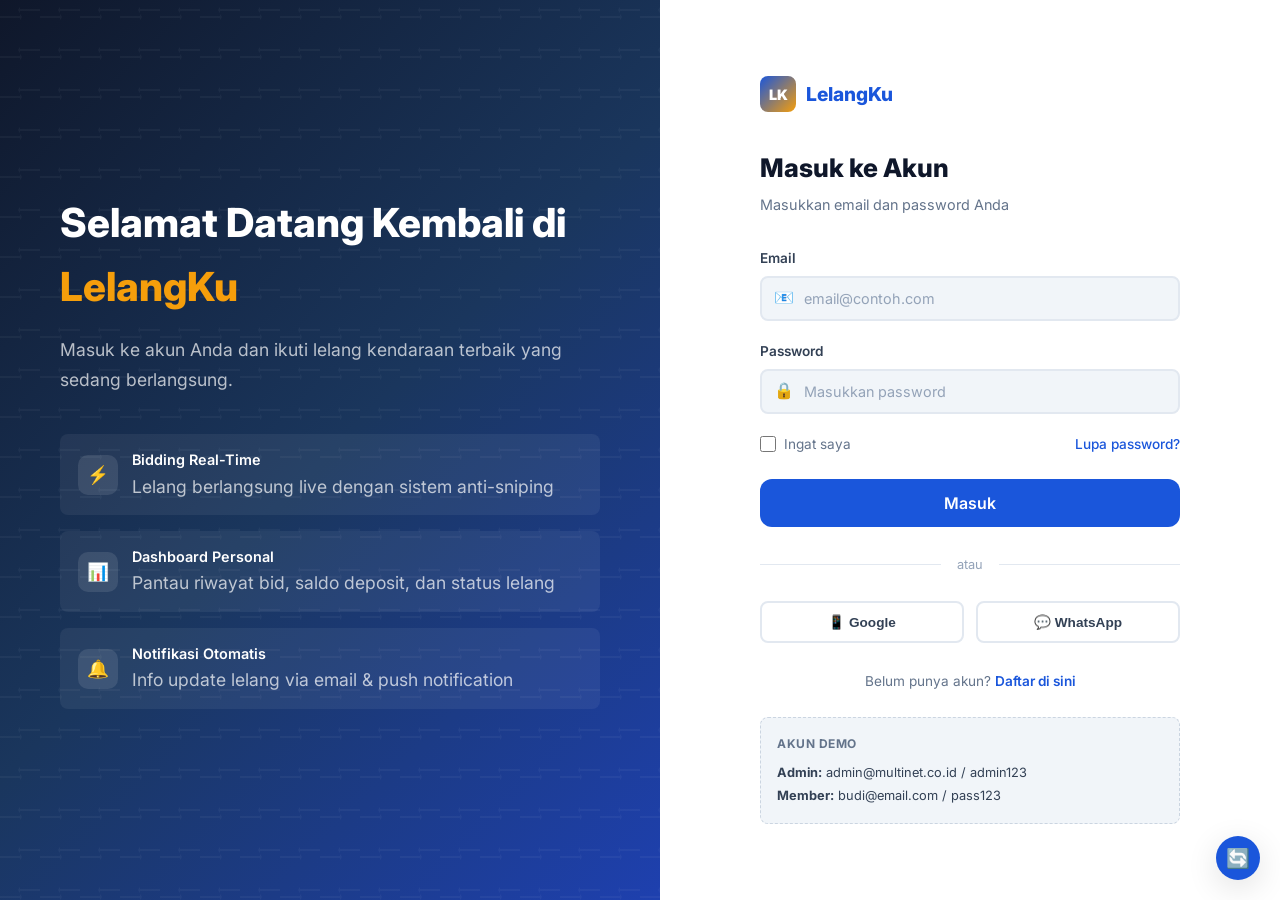
==== commit 5427c901: "terkait mini db" ====
--- a/admin.html
+++ b/admin.html
@@ -44,6 +44,7 @@
       <a href="#" onclick="showTab('finance')"><span class="icon">💰</span> Laporan Keuangan</a>
       <a href="#" onclick="showTab('hero')"><span class="icon">🌐</span> Edit Landing Page</a>
       <div class="menu-label">Sistem</div>
+      <a href="#" onclick="showTab('backup')"><span class="icon">💾</span> Backup / Restore</a>
       <a href="#"><span class="icon">📋</span> Audit Trail</a>
       <a href="#"><span class="icon">⚙️</span> Pengaturan</a>
     </div>
@@ -144,7 +145,9 @@
                   <th>Lokasi</th>
                   <th>Harga Mulai</th>
                   <th>Status</th>
+                  <th>Waktu Lelang</th>
                   <th>Bid</th>
+                  <th>Aksi</th>
                 </tr>
               </thead>
               <tbody id="vehiclesTable"></tbody>
@@ -159,6 +162,7 @@
       <div class="card">
         <div class="card-header">
           <h3>Monitoring Lelang Aktif</h3>
+          <span class="badge badge-danger" id="liveAuctionCount">0 Lelang Live</span>
         </div>
         <div class="card-body">
           <div class="table-wrap">
@@ -170,6 +174,7 @@
                   <th>Jumlah Bid</th>
                   <th>Bidder Tertinggi</th>
                   <th>Sisa Waktu</th>
+                  <th>Atur Waktu</th>
                   <th>Aksi</th>
                 </tr>
               </thead>
@@ -303,6 +308,88 @@
       </div>
     </div>
 
+    <!-- TAB: BACKUP/RESTORE -->
+    <div id="tabBackup" class="admin-tab" style="display:none;">
+      <div class="admin-grid">
+        <div class="card">
+          <div class="card-header"><h3>💾 Backup Database</h3></div>
+          <div class="card-body">
+            <p style="color:var(--gray);font-size:.9rem;margin-bottom:16px;">Simpan semua data (member, aset, lelang, transaksi) ke file .txt untuk backup atau dipindahkan ke komputer lain.</p>
+            
+            <div style="padding:16px;background:var(--gray-50);border-radius:var(--radius-sm);margin-bottom:20px;">
+              <div style="font-size:.8rem;color:var(--gray);margin-bottom:8px;">Status Database:</div>
+              <div style="display:grid;grid-template-columns:1fr 1fr;gap:12px;">
+                <div>
+                  <div style="font-size:.75rem;color:var(--gray);">Total Member</div>
+                  <div style="font-weight:700;" id="backupStatMembers">--</div>
+                </div>
+                <div>
+                  <div style="font-size:.75rem;color:var(--gray);">Total Aset</div>
+                  <div style="font-weight:700;" id="backupStatVehicles">--</div>
+                </div>
+                <div>
+                  <div style="font-size:.75rem;color:var(--gray);">Total Transaksi</div>
+                  <div style="font-weight:700;" id="backupStatTransactions">--</div>
+                </div>
+                <div>
+                  <div style="font-size:.75rem;color:var(--gray);">Terakhir Backup</div>
+                  <div style="font-weight:700;" id="backupLastTime">--</div>
+                </div>
+              </div>
+            </div>
+            
+            <button class="btn btn-primary btn-lg btn-block" onclick="handleExportDatabase()">
+              📥 Download Backup (.txt)
+            </button>
+          </div>
+        </div>
+        
+        <div class="card">
+          <div class="card-header"><h3>📤 Restore Database</h3></div>
+          <div class="card-body">
+            <p style="color:var(--gray);font-size:.9rem;margin-bottom:16px;">Restore data dari file backup sebelumnya. Semua data saat ini akan diganti.</p>
+            
+            <div id="importDropzone" style="border:2px dashed var(--gray-lighter);border-radius:var(--radius);padding:40px;text-align:center;margin-bottom:16px;cursor:pointer;transition:all .2s;" onmouseover="this.style.borderColor='var(--primary)'" onmouseout="this.style.borderColor='var(--gray-lighter)'">
+              <div style="font-size:2rem;margin-bottom:8px;">📁</div>
+              <div style="font-weight:600;margin-bottom:4px;">Klik atau seret file ke sini</div>
+              <div style="font-size:.8rem;color:var(--gray);">Format: .txt (JSON)</div>
+              <input type="file" id="importFileInput" accept=".txt" style="display:none;">
+            </div>
+            
+            <div id="importPreview" style="display:none;padding:16px;background:var(--gray-50);border-radius:var(--radius-sm);margin-bottom:16px;">
+              <div style="font-size:.8rem;color:var(--gray);margin-bottom:8px;">Preview Import:</div>
+              <div style="display:grid;grid-template-columns:1fr 1fr;gap:8px;">
+                <div><span style="font-size:.8rem;color:var(--gray);">Member:</span> <strong id="importPreviewMembers">--</strong></div>
+                <div><span style="font-size:.8rem;color:var(--gray);">Aset:</span> <strong id="importPreviewVehicles">--</strong></div>
+                <div><span style="font-size:.8rem;color:var(--gray);">Transaksi:</span> <strong id="importPreviewTransactions">--</strong></div>
+                <div><span style="font-size:.8rem;color:var(--gray);">Tanggal Export:</span> <strong id="importPreviewDate">--</strong></div>
+              </div>
+            </div>
+            
+            <button class="btn btn-success btn-lg btn-block" id="importBtn" disabled onclick="handleImportDatabase()">
+              📤 Restore Database
+            </button>
+            
+            <div style="margin-top:16px;padding:12px;background:#fef3c7;border-radius:var(--radius-sm);border:1px solid #fde68a;">
+              <div style="font-size:.8rem;color:#92400e;font-weight:600;">⚠️ Peringatan</div>
+              <div style="font-size:.8rem;color:#a16207;margin-top:4px;">Restore akan mengganti semua data saat ini dengan data dari file backup. Pastikan Anda sudah backup data terbaru jika diperlukan.</div>
+            </div>
+          </div>
+        </div>
+      </div>
+      
+      <!-- RESET SECTION -->
+      <div class="card" style="margin-top:24px;">
+        <div class="card-header"><h3>🔄 Reset Database</h3></div>
+        <div class="card-body">
+          <p style="color:var(--gray);font-size:.9rem;margin-bottom:16px;">Kembalikan database ke kondisi awal (default). Semua data akan hilang.</p>
+          <button class="btn btn-danger btn-lg" onclick="handleResetDatabase()">
+            🗑️ Reset ke Default
+          </button>
+        </div>
+      </div>
+    </div>
+
   </main>
 </div>
 
@@ -362,9 +449,96 @@
           </select>
         </div>
       </div>
+      <div class="form-group">
+        <label>URL Gambar Kendaraan</label>
+        <input type="url" class="form-control" id="newVImageUrl" placeholder="https://contoh.com/gambar-mobil.jpg" style="padding-left:14px;">
+      </div>
+      <div id="newVImagePreview" style="display:none;margin-bottom:16px;">
+        <img src="" alt="Preview" style="width:100%;max-height:200px;object-fit:cover;border-radius:var(--radius-sm);border:1px solid var(--gray-100);">
+      </div>
       <div class="modal-actions" style="margin-top:16px;">
         <button type="button" class="btn btn-ghost" onclick="document.getElementById('addVehicleModal').classList.remove('show')">Batal</button>
         <button type="submit" class="btn btn-primary">Simpan Unit</button>
+      </div>
+    </form>
+  </div>
+</div>
+
+<!-- EDIT TIME MODAL -->
+<div class="modal-overlay" id="editTimeModal">
+  <div class="modal" style="max-width:480px;">
+    <h3>⏰ Atur Waktu Lelang</h3>
+    <p id="editTimeVehicleName">--</p>
+    <form id="editTimeForm">
+      <input type="hidden" id="editTimeVehicleId">
+      <div class="form-group">
+        <label>Status Lelang</label>
+        <select class="form-control" id="editTimeStatus" style="padding-left:14px;">
+          <option value="upcoming">Upcoming (Belum Mulai)</option>
+          <option value="live">Live (Sedang Berlangsung)</option>
+          <option value="ended">Ended (Selesai)</option>
+        </select>
+      </div>
+      <div class="form-group">
+        <label>Tanggal & Waktu Selesai</label>
+        <input type="datetime-local" class="form-control" id="editTimeEnd" style="padding-left:14px;" required>
+      </div>
+      <div style="display:grid;grid-template-columns:1fr 1fr 1fr;gap:8px;margin-bottom:20px;">
+        <button type="button" class="btn btn-sm btn-secondary" onclick="quickSetTime(1)">+1 Jam</button>
+        <button type="button" class="btn btn-sm btn-secondary" onclick="quickSetTime(6)">+6 Jam</button>
+        <button type="button" class="btn btn-sm btn-secondary" onclick="quickSetTime(24)">+1 Hari</button>
+        <button type="button" class="btn btn-sm btn-secondary" onclick="quickSetTime(72)">+3 Hari</button>
+        <button type="button" class="btn btn-sm btn-secondary" onclick="quickSetTime(168)">+7 Hari</button>
+        <button type="button" class="btn btn-sm btn-accent" onclick="quickSetTime(0)">Sekarang +1 Jam</button>
+      </div>
+      <div style="padding:12px;background:var(--gray-50);border-radius:var(--radius-sm);margin-bottom:20px;">
+        <div style="font-size:.75rem;color:var(--gray);margin-bottom:4px;">Preview Waktu Selesai</div>
+        <div style="font-weight:700;font-size:1rem;" id="editTimePreview">--</div>
+        <div style="font-size:.75rem;color:var(--gray);margin-top:4px;">Sisa waktu: <strong id="editTimeRemaining">--</strong></div>
+      </div>
+      <div class="modal-actions">
+        <button type="button" class="btn btn-ghost" onclick="document.getElementById('editTimeModal').classList.remove('show')">Batal</button>
+        <button type="submit" class="btn btn-primary">Simpan Waktu</button>
+      </div>
+    </form>
+  </div>
+</div>
+
+<!-- EDIT IMAGE MODAL -->
+<div class="modal-overlay" id="editImageModal">
+  <div class="modal" style="max-width:560px;">
+    <h3>🖼️ Edit Gambar Kendaraan</h3>
+    <p id="editImageVehicleName">--</p>
+    <form id="editImageForm">
+      <input type="hidden" id="editImageVehicleId">
+      <div style="display:grid;grid-template-columns:1fr 1fr;gap:16px;margin-bottom:20px;">
+        <div>
+          <div style="font-size:.75rem;color:var(--gray);margin-bottom:4px;">Gambar Saat Ini</div>
+          <img id="editImageCurrent" src="" alt="Current" style="width:100%;height:180px;object-fit:cover;border-radius:var(--radius-sm);border:1px solid var(--gray-100);">
+        </div>
+        <div>
+          <div style="font-size:.75rem;color:var(--gray);margin-bottom:4px;">Preview Baru</div>
+          <img id="editImagePreview" src="" alt="Preview" style="width:100%;height:180px;object-fit:cover;border-radius:var(--radius-sm);border:1px solid var(--gray-100);display:none;">
+          <div id="editImagePlaceholder" style="width:100%;height:180px;background:var(--gray-50);border-radius:var(--radius-sm);border:1px dashed var(--gray-lighter);display:flex;align-items:center;justify-content:center;color:var(--gray-light);font-size:.85rem;">Masukkan URL gambar</div>
+        </div>
+      </div>
+      <div class="form-group">
+        <label>URL Gambar Baru</label>
+        <input type="url" class="form-control" id="editImageUrl" placeholder="https://contoh.com/gambar-mobil.jpg" style="padding-left:14px;">
+      </div>
+      <div style="margin-bottom:16px;">
+        <div style="font-size:.75rem;color:var(--gray);margin-bottom:8px;">Contoh URL gambar gratis:</div>
+        <div style="display:flex;flex-wrap:wrap;gap:6px;">
+          <button type="button" class="btn btn-sm btn-secondary" onclick="setEditImageUrl('https://picsum.photos/seed/car1/600/400')">Picsum 1</button>
+          <button type="button" class="btn btn-sm btn-secondary" onclick="setEditImageUrl('https://picsum.photos/seed/car2/600/400')">Picsum 2</button>
+          <button type="button" class="btn btn-sm btn-secondary" onclick="setEditImageUrl('https://picsum.photos/seed/car3/600/400')">Picsum 3</button>
+          <button type="button" class="btn btn-sm btn-secondary" onclick="setEditImageUrl('https://picsum.photos/seed/suv/600/400')">SUV</button>
+          <button type="button" class="btn btn-sm btn-secondary" onclick="setEditImageUrl('https://picsum.photos/seed/sedan/600/400')">Sedan</button>
+        </div>
+      </div>
+      <div class="modal-actions">
+        <button type="button" class="btn btn-ghost" onclick="document.getElementById('editImageModal').classList.remove('show')">Batal</button>
+        <button type="submit" class="btn btn-primary">Simpan Gambar</button>
       </div>
     </form>
   </div>
@@ -438,12 +612,12 @@
   function approveMember(id) {
     const db = getDB();
     const u = db.users.find(u => u.id === id);
-    if (u) { u.status = 'verified'; saveDB(db); showToast(`${u.name} berhasil diverifikasi!`, 'success'); location.reload(); }
+    if (u) { u.status = 'verified'; saveDB(db); autoSaveDB(); showToast(`${u.name} berhasil diverifikasi!`, 'success'); location.reload(); }
   }
   function rejectMember(id) {
     const db = getDB();
     const idx = db.users.findIndex(u => u.id === id);
-    if (idx >= 0) { db.users.splice(idx, 1); saveDB(db); showToast('Member ditolak.', 'warning'); location.reload(); }
+    if (idx >= 0) { db.users.splice(idx, 1); saveDB(db); autoSaveDB(); showToast('Member ditolak.', 'warning'); location.reload(); }
   }
   window.approveMember = approveMember;
   window.rejectMember = rejectMember;
@@ -451,25 +625,54 @@
   // Vehicles
   function renderVehicles() {
     const tbody = document.getElementById('vehiclesTable');
-    tbody.innerHTML = db.vehicles.map(v => `
+    tbody.innerHTML = db.vehicles.map(v => {
+      const endDate = new Date(v.bidEnd);
+      const dateStr = endDate.toLocaleDateString('id-ID', {day:'2-digit',month:'short',year:'numeric'});
+      const timeStr = endDate.toLocaleTimeString('id-ID', {hour:'2-digit',minute:'2-digit'});
+      const imgHtml = v.imageUrl
+        ? `<img src="${v.imageUrl}" alt="${v.name}" style="width:48px;height:48px;object-fit:cover;border-radius:6px;border:1px solid var(--gray-100);">`
+        : `<span style="font-size:1.5rem;">${v.img}</span>`;
+      return `
       <tr>
         <td><strong>${v.id}</strong></td>
-        <td>${v.img} ${v.name}</td>
+        <td>
+          <div style="display:flex;align-items:center;gap:10px;">
+            ${imgHtml}
+            <span>${v.name}</span>
+          </div>
+        </td>
         <td>${v.year}</td>
         <td><span class="badge ${v.grade === 'A' ? 'badge-success' : v.grade === 'B' ? 'badge-info' : 'badge-warning'}">${v.grade}</span></td>
         <td>${v.location}</td>
         <td>${formatRp(v.startPrice)}</td>
         <td><span class="badge ${v.status === 'live' ? 'badge-danger' : v.status === 'upcoming' ? 'badge-warning' : 'badge-gray'}">${v.status}</span></td>
+        <td>
+          <div style="font-size:.8rem;">
+            <div>${dateStr}</div>
+            <div style="color:var(--gray);">${timeStr}</div>
+          </div>
+        </td>
         <td>${v.bids.length}</td>
-      </tr>
-    `).join('');
+        <td>
+          <div style="display:flex;gap:4px;flex-wrap:wrap;">
+            <button class="btn btn-sm btn-secondary" onclick="openEditImageModal('${v.id}')" title="Edit Gambar">🖼️</button>
+            <button class="btn btn-sm btn-secondary" onclick="openEditTimeModal('${v.id}')" title="Atur Waktu">⏰</button>
+          </div>
+        </td>
+      </tr>`;
+    }).join('');
   }
 
   // Auctions
   function renderAuctions() {
     const tbody = document.getElementById('auctionsTable');
     const active = db.vehicles.filter(v => v.status === 'live');
-    tbody.innerHTML = active.map(v => `
+    document.getElementById('liveAuctionCount').textContent = active.length + ' Lelang Live';
+    tbody.innerHTML = active.map(v => {
+      const endDate = new Date(v.bidEnd);
+      const dateStr = endDate.toLocaleDateString('id-ID', {day:'2-digit',month:'short'});
+      const timeStr = endDate.toLocaleTimeString('id-ID', {hour:'2-digit',minute:'2-digit'});
+      return `
       <tr>
         <td><strong>${v.name}</strong></td>
         <td style="color:var(--primary);font-weight:700;">${formatRp(v.currentPrice)}</td>
@@ -477,10 +680,15 @@
         <td>${v.bids.length > 0 ? v.bids[0].bidder : '-'}</td>
         <td><span style="font-variant-numeric:tabular-nums;">${formatTimer(v.bidEnd - Date.now())}</span></td>
         <td>
-          <a href="bidding.html?id=${v.id}" class="btn btn-sm btn-secondary">Lihat</a>
+          <div style="font-size:.8rem;">
+            <div>${dateStr} ${timeStr}</div>
+          </div>
         </td>
-      </tr>
-    `).join('');
+        <td>
+          <button class="btn btn-sm btn-secondary" onclick="openEditTimeModal('${v.id}')">⏰ Edit</button>
+        </td>
+      </tr>`;
+    }).join('');
   }
 
   // Finance
@@ -517,6 +725,7 @@
   document.getElementById('addVehicleForm').addEventListener('submit', function(e) {
     e.preventDefault();
     const emojis = ['🚗','🚙','🚐','🚕','🏎️','🚌'];
+    const imageUrl = document.getElementById('newVImageUrl').value;
     const newVehicle = {
       id: genId('V'),
       name: document.getElementById('newVName').value,
@@ -527,6 +736,7 @@
       stnk: document.getElementById('newVStnk').value,
       location: document.getElementById('newVLoc').value,
       img: emojis[Math.floor(Math.random() * emojis.length)],
+      imageUrl: imageUrl || '',
       startPrice: parseInt(document.getElementById('newVPrice').value),
       currentPrice: parseInt(document.getElementById('newVPrice').value),
       increment: 500000,
@@ -536,9 +746,201 @@
     };
     db.vehicles.push(newVehicle);
     saveDB(db);
+    autoSaveDB();
     showToast('Unit kendaraan berhasil ditambahkan!', 'success');
     document.getElementById('addVehicleModal').classList.remove('show');
+    document.getElementById('addVehicleForm').reset();
+    document.getElementById('newVImagePreview').style.display = 'none';
     renderVehicles();
+  });
+
+  // Edit Time Modal Functions
+  function openEditTimeModal(vehicleId) {
+    const vehicle = db.vehicles.find(v => v.id === vehicleId);
+    if (!vehicle) return;
+
+    document.getElementById('editTimeVehicleId').value = vehicleId;
+    document.getElementById('editTimeVehicleName').textContent = `${vehicle.img} ${vehicle.name} (${vehicle.year})`;
+    document.getElementById('editTimeStatus').value = vehicle.status;
+
+    // Convert timestamp to datetime-local format
+    const endDate = new Date(vehicle.bidEnd);
+    const localDate = new Date(endDate.getTime() - endDate.getTimezoneOffset() * 60000);
+    document.getElementById('editTimeEnd').value = localDate.toISOString().slice(0, 16);
+
+    updateEditTimePreview();
+    document.getElementById('editTimeModal').classList.add('show');
+  }
+  window.openEditTimeModal = openEditTimeModal;
+
+  function quickSetTime(hours) {
+    const now = new Date();
+    now.setMinutes(now.getMinutes() + hours * 60);
+    const localDate = new Date(now.getTime() - now.getTimezoneOffset() * 60000);
+    document.getElementById('editTimeEnd').value = localDate.toISOString().slice(0, 16);
+    updateEditTimePreview();
+  }
+  window.quickSetTime = quickSetTime;
+
+  function updateEditTimePreview() {
+    const val = document.getElementById('editTimeEnd').value;
+    if (!val) return;
+    const endDate = new Date(val);
+    document.getElementById('editTimePreview').textContent = endDate.toLocaleString('id-ID', {
+      weekday: 'long', day: '2-digit', month: 'long', year: 'numeric',
+      hour: '2-digit', minute: '2-digit'
+    });
+
+    const remaining = endDate - new Date();
+    if (remaining > 0) {
+      const h = Math.floor(remaining / 3600000);
+      const m = Math.floor((remaining % 3600000) / 60000);
+      document.getElementById('editTimeRemaining').textContent = `${h} jam ${m} menit`;
+      document.getElementById('editTimeRemaining').style.color = 'var(--success)';
+    } else {
+      document.getElementById('editTimeRemaining').textContent = 'Sudah berakhir';
+      document.getElementById('editTimeRemaining').style.color = 'var(--danger)';
+    }
+
+    // Auto-detect status based on time
+    const statusSelect = document.getElementById('editTimeStatus');
+    if (remaining > 0) {
+      statusSelect.value = 'live';
+      statusSelect.querySelector('option[value="live"]').text = 'Live (Sedang Berlangsung) ✅';
+    } else {
+      statusSelect.value = 'ended';
+      statusSelect.querySelector('option[value="ended"]').text = 'Ended (Selesai) ⛔';
+    }
+  }
+
+  document.getElementById('editTimeEnd').addEventListener('input', updateEditTimePreview);
+  document.getElementById('editTimeStatus').addEventListener('change', updateEditTimePreview);
+
+  document.getElementById('editTimeForm').addEventListener('submit', function(e) {
+    e.preventDefault();
+    const vehicleId = document.getElementById('editTimeVehicleId').value;
+    const endDateTime = document.getElementById('editTimeEnd').value;
+
+    const db = getDB();
+    const vehicle = db.vehicles.find(v => v.id === vehicleId);
+    if (!vehicle) return;
+
+    const newEndTime = new Date(endDateTime).getTime();
+    const now = Date.now();
+
+    // Auto-detect status based on time
+    if (newEndTime > now) {
+      vehicle.status = 'live';
+    } else {
+      vehicle.status = 'ended';
+    }
+
+    vehicle.bidEnd = newEndTime;
+    saveDB(db);
+    autoSaveDB();
+
+    showToast(`Waktu lelang ${vehicle.name} berhasil diupdate! Status: ${vehicle.status.toUpperCase()}`, 'success');
+    document.getElementById('editTimeModal').classList.remove('show');
+
+    // Re-read DB and refresh tables + stats
+    const freshDb = getDB();
+    db.vehicles = freshDb.vehicles;
+
+    // Update stat cards
+    const freshLiveV = db.vehicles.filter(v => v.status === 'live');
+    const freshTotalBids = db.vehicles.reduce((s, v) => s + v.bids.length, 0);
+    document.getElementById('statLiveVehicles').textContent = `${freshLiveV.length} sedang lelang`;
+    document.getElementById('statVehicles').textContent = db.vehicles.length;
+    document.getElementById('statBids').textContent = freshTotalBids;
+
+    renderVehicles();
+    renderAuctions();
+  });
+
+  // Edit Image Modal Functions
+  function openEditImageModal(vehicleId) {
+    const vehicle = db.vehicles.find(v => v.id === vehicleId);
+    if (!vehicle) return;
+
+    document.getElementById('editImageVehicleId').value = vehicleId;
+    document.getElementById('editImageVehicleName').textContent = `${vehicle.img} ${vehicle.name} (${vehicle.year})`;
+
+    const currentImg = document.getElementById('editImageCurrent');
+    const previewImg = document.getElementById('editImagePreview');
+    const placeholder = document.getElementById('editImagePlaceholder');
+
+    if (vehicle.imageUrl) {
+      currentImg.src = vehicle.imageUrl;
+      currentImg.style.display = 'block';
+    } else {
+      currentImg.style.display = 'none';
+    }
+
+    previewImg.style.display = 'none';
+    placeholder.style.display = 'flex';
+    document.getElementById('editImageUrl').value = vehicle.imageUrl || '';
+
+    document.getElementById('editImageModal').classList.add('show');
+  }
+  window.openEditImageModal = openEditImageModal;
+
+  function setEditImageUrl(url) {
+    document.getElementById('editImageUrl').value = url;
+    const previewImg = document.getElementById('editImagePreview');
+    const placeholder = document.getElementById('editImagePlaceholder');
+    previewImg.src = url;
+    previewImg.style.display = 'block';
+    placeholder.style.display = 'none';
+  }
+  window.setEditImageUrl = setEditImageUrl;
+
+  document.getElementById('editImageUrl').addEventListener('input', function() {
+    const url = this.value;
+    const previewImg = document.getElementById('editImagePreview');
+    const placeholder = document.getElementById('editImagePlaceholder');
+    if (url) {
+      previewImg.src = url;
+      previewImg.style.display = 'block';
+      placeholder.style.display = 'none';
+    } else {
+      previewImg.style.display = 'none';
+      placeholder.style.display = 'flex';
+    }
+  });
+
+  document.getElementById('editImageForm').addEventListener('submit', function(e) {
+    e.preventDefault();
+    const vehicleId = document.getElementById('editImageVehicleId').value;
+    const imageUrl = document.getElementById('editImageUrl').value;
+
+    const db = getDB();
+    const vehicle = db.vehicles.find(v => v.id === vehicleId);
+    if (!vehicle) return;
+
+    vehicle.imageUrl = imageUrl;
+    saveDB(db);
+    autoSaveDB();
+
+    showToast(`Gambar ${vehicle.name} berhasil diupdate!`, 'success');
+    document.getElementById('editImageModal').classList.remove('show');
+
+    // Refresh tables
+    const freshDb = getDB();
+    db.vehicles = freshDb.vehicles;
+    renderVehicles();
+    renderAuctions();
+  });
+
+  // Image preview for add vehicle form
+  document.getElementById('newVImageUrl').addEventListener('input', function() {
+    const url = this.value;
+    const preview = document.getElementById('newVImagePreview');
+    if (url) {
+      preview.querySelector('img').src = url;
+      preview.style.display = 'block';
+    } else {
+      preview.style.display = 'none';
+    }
   });
 
   renderMembers();
@@ -588,6 +990,109 @@
     saveHeroContent(updatedHero);
     showToast('Konten landing page berhasil disimpan!', 'success');
   });
+
+  // Backup/Restore Functions
+  function renderBackupStats() {
+    const db = getDB();
+    document.getElementById('backupStatMembers').textContent = db.users.filter(u => u.role === 'member').length;
+    document.getElementById('backupStatVehicles').textContent = db.vehicles.length;
+    document.getElementById('backupStatTransactions').textContent = db.transactions.length;
+    document.getElementById('backupLastTime').textContent = getLastBackupTime();
+  }
+  renderBackupStats();
+
+  window.handleExportDatabase = function() {
+    if (exportDatabase()) {
+      showToast('Database berhasil di-export! File .txt telah didownload.', 'success');
+      renderBackupStats();
+    }
+  };
+
+  // Import File Handling
+  const importDropzone = document.getElementById('importDropzone');
+  const importFileInput = document.getElementById('importFileInput');
+  let selectedImportFile = null;
+
+  importDropzone.addEventListener('click', () => importFileInput.click());
+  importDropzone.addEventListener('dragover', (e) => { e.preventDefault(); importDropzone.style.borderColor = 'var(--primary)'; importDropzone.style.background = 'var(--primary-light)'; });
+  importDropzone.addEventListener('dragleave', () => { importDropzone.style.borderColor = 'var(--gray-lighter)'; importDropzone.style.background = 'transparent'; });
+  importDropzone.addEventListener('drop', (e) => {
+    e.preventDefault();
+    importDropzone.style.borderColor = 'var(--gray-lighter)';
+    importDropzone.style.background = 'transparent';
+    if (e.dataTransfer.files.length > 0) {
+      handleImportFile(e.dataTransfer.files[0]);
+    }
+  });
+
+  importFileInput.addEventListener('change', function() {
+    if (this.files.length > 0) {
+      handleImportFile(this.files[0]);
+    }
+  });
+
+  function handleImportFile(file) {
+    if (!file.name.endsWith('.txt') && !file.name.endsWith('.json')) {
+      showToast('Format file tidak valid! Gunakan file .txt atau .json', 'error');
+      return;
+    }
+
+    selectedImportFile = file;
+    const reader = new FileReader();
+    reader.onload = function(e) {
+      try {
+        const data = JSON.parse(e.target.result);
+        if (data.database && data.version) {
+          document.getElementById('importPreview').style.display = 'block';
+          document.getElementById('importPreviewMembers').textContent = data.database.users ? data.database.users.length : 0;
+          document.getElementById('importPreviewVehicles').textContent = data.database.vehicles ? data.database.vehicles.length : 0;
+          document.getElementById('importPreviewTransactions').textContent = data.database.transactions ? data.database.transactions.length : 0;
+          document.getElementById('importPreviewDate').textContent = data.exportDate ? new Date(data.exportDate).toLocaleString('id-ID') : '-';
+          document.getElementById('importBtn').disabled = false;
+          importDropzone.innerHTML = `
+            <div style="font-size:2rem;margin-bottom:8px;">✅</div>
+            <div style="font-weight:600;margin-bottom:4px;">File siap di-import</div>
+            <div style="font-size:.8rem;color:var(--gray);">${file.name}</div>
+            <input type="file" id="importFileInput" accept=".txt" style="display:none;">
+          `;
+          // Re-attach event listener
+          document.getElementById('importFileInput').addEventListener('change', function() {
+            if (this.files.length > 0) handleImportFile(this.files[0]);
+          });
+        } else {
+          showToast('Format file tidak valid!', 'error');
+        }
+      } catch (err) {
+        showToast('Gagal membaca file: ' + err.message, 'error');
+      }
+    };
+    reader.readAsText(file);
+  }
+
+  window.handleImportDatabase = async function() {
+    if (!selectedImportFile) {
+      showToast('Pilih file terlebih dahulu!', 'warning');
+      return;
+    }
+
+    try {
+      const result = await importDatabase(selectedImportFile);
+      showToast(`Berhasil import ${result.users} member, ${result.vehicles} aset, ${result.transactions} transaksi!`, 'success');
+      setTimeout(() => location.reload(), 1000);
+    } catch (err) {
+      showToast(err, 'error');
+    }
+  };
+
+  window.handleResetDatabase = function() {
+    if (confirm('Apakah Anda yakin ingin mereset database ke default? Semua data akan hilang!')) {
+      if (confirm('Konfirmasi sekali lagi: Semua data lelang, member, dan transaksi akan dihapus!')) {
+        resetDatabase();
+        showToast('Database berhasil direset ke default!', 'success');
+        setTimeout(() => location.reload(), 1000);
+      }
+    }
+  };
 </script>
 </body>
 </html>
